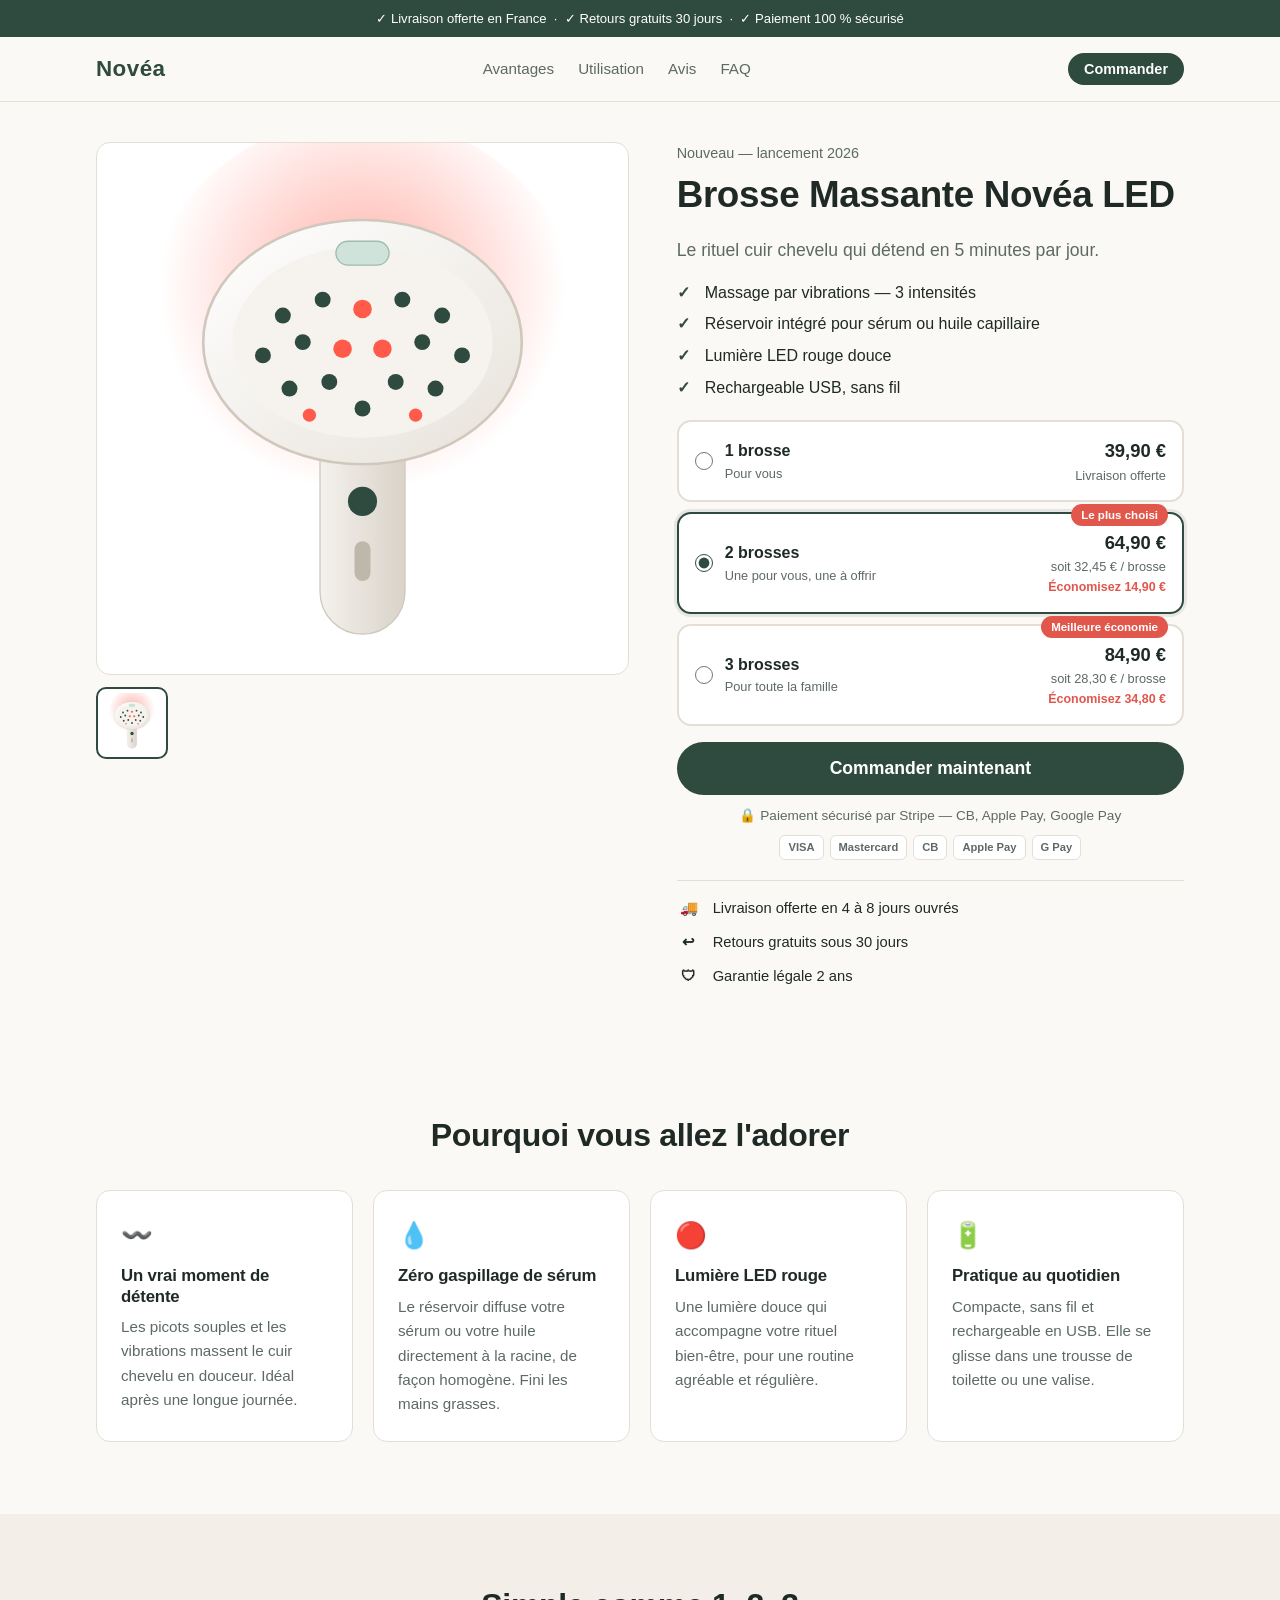
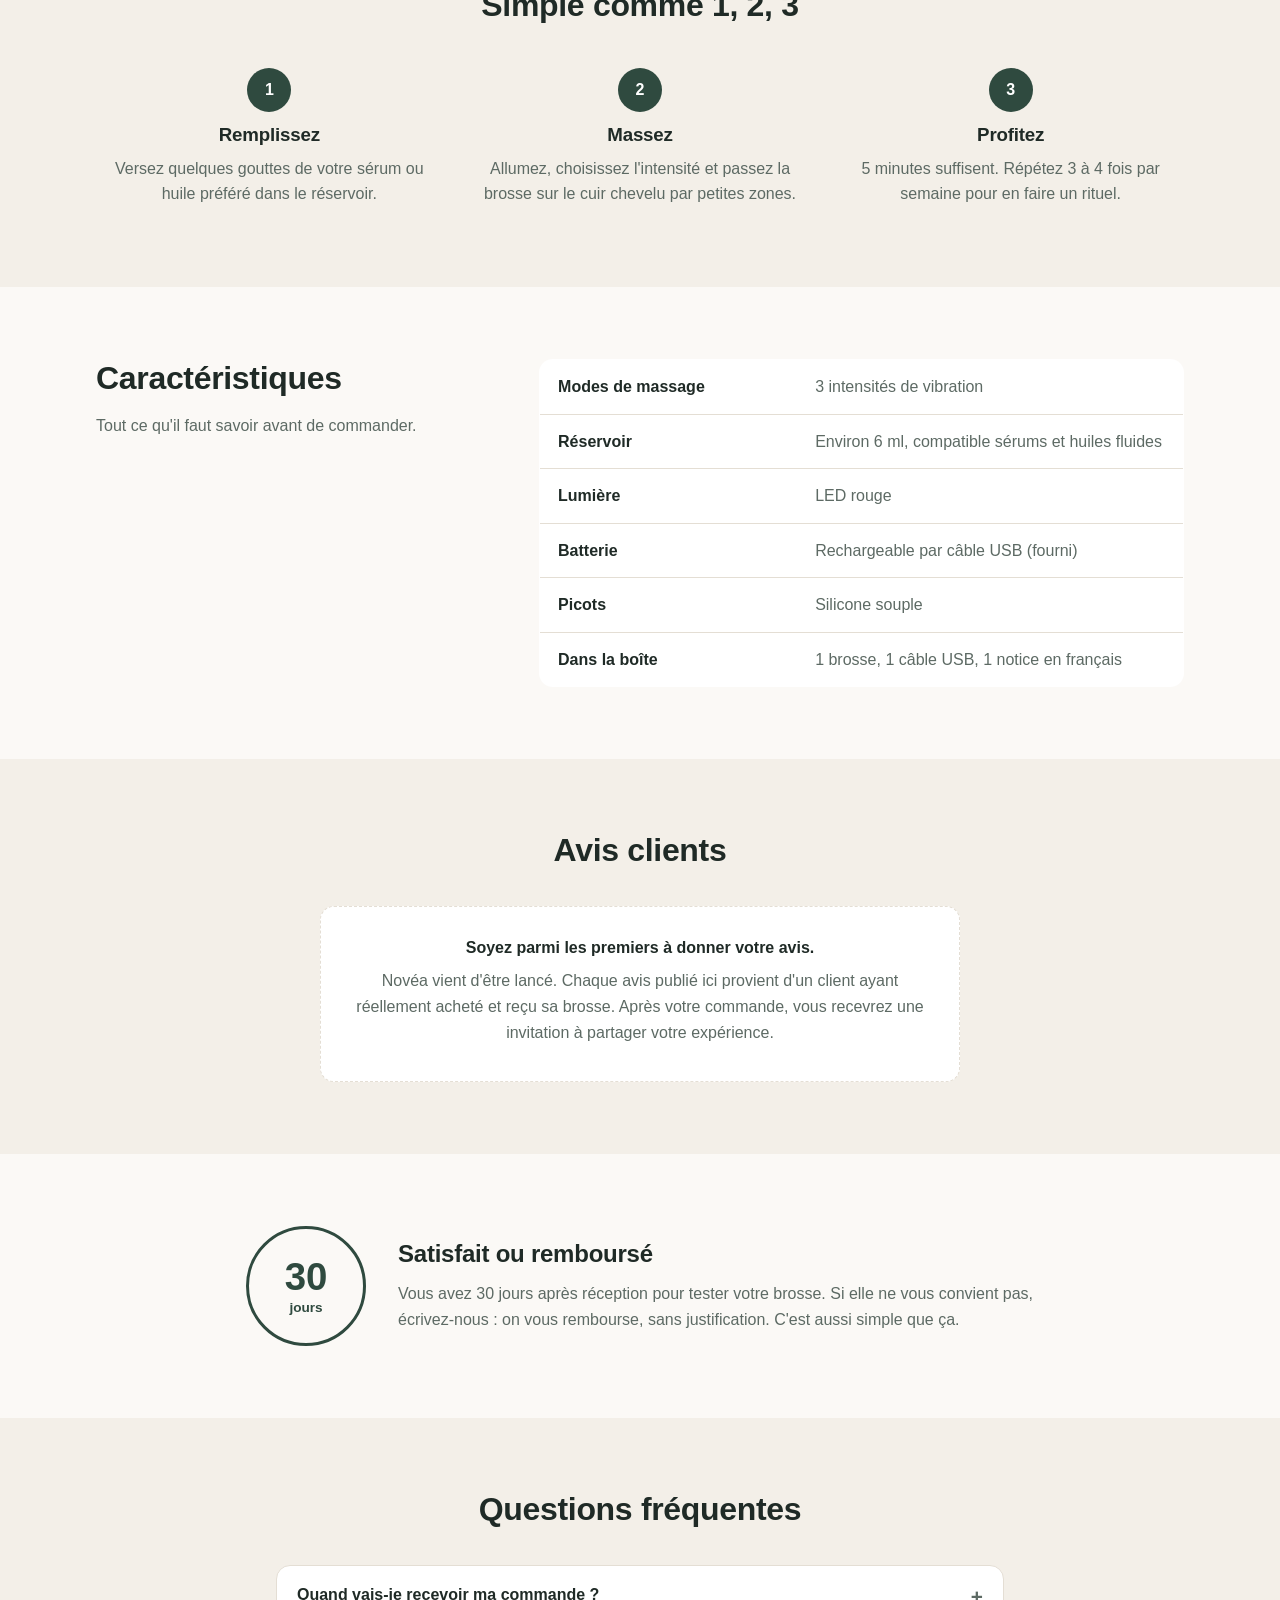
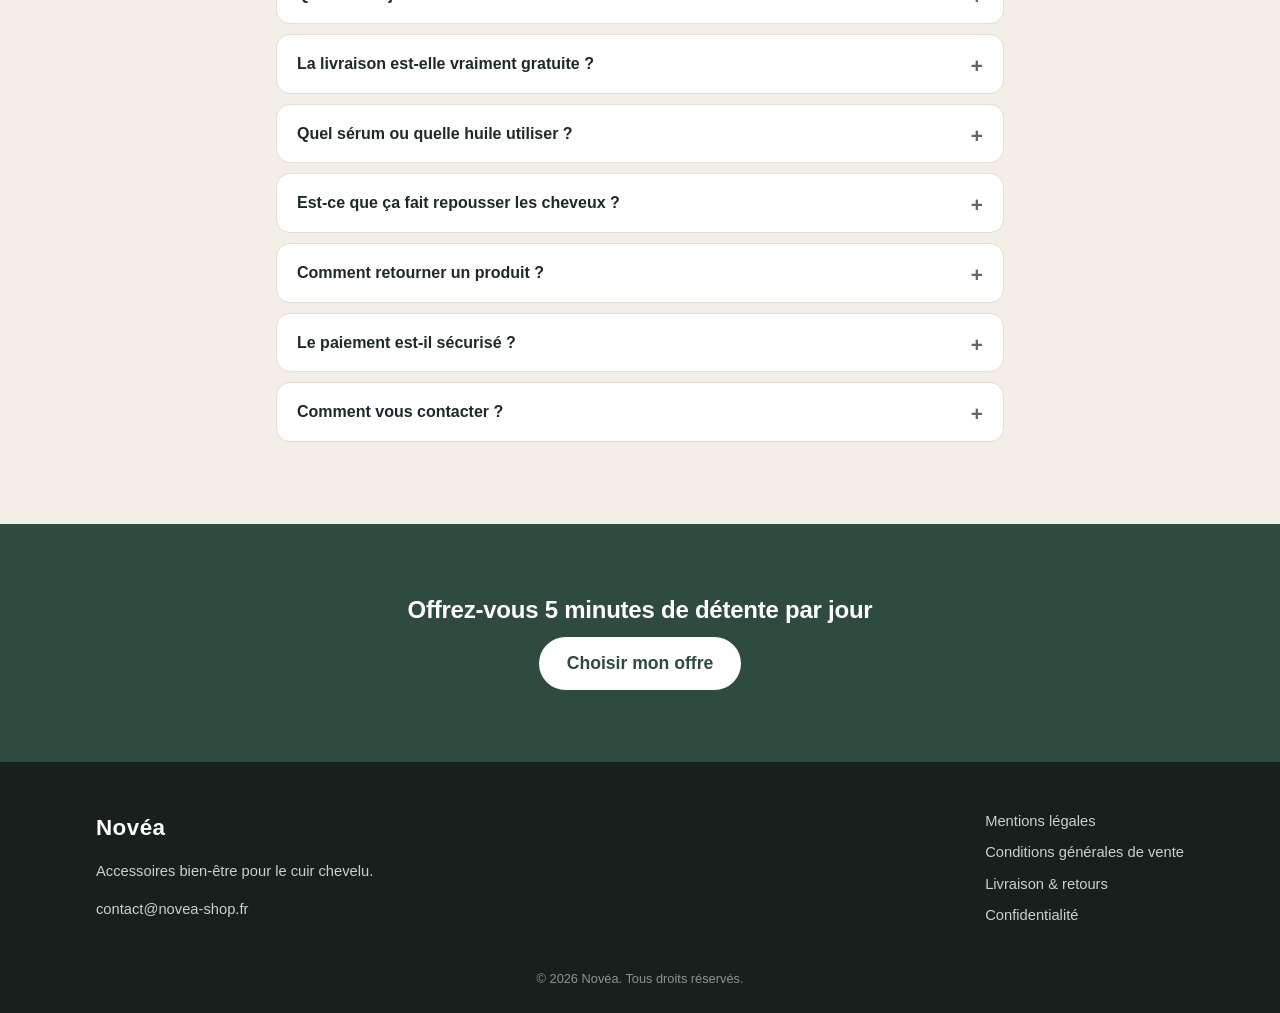
==== dropshipping-site/site/index.html @ 837dc144 "Add Novéa dropshipping store: one-product site, Stripe checkout, legal pages and launch docs Static " ====
<!doctype html>
<html lang="fr">
<head>
  <meta charset="utf-8">
  <meta name="viewport" content="width=device-width, initial-scale=1">
  <title>Novéa — Brosse massante cuir chevelu LED avec réservoir à sérum</title>
  <meta name="description" content="La brosse massante Novéa : massage du cuir chevelu, applicateur de sérum intégré et lumière LED. Livraison offerte, retours 30 jours, paiement sécurisé.">
  <meta property="og:title" content="Novéa — Le rituel cuir chevelu en 5 minutes">
  <meta property="og:description" content="Massage, applicateur de sérum et lumière LED dans une seule brosse. Livraison offerte.">
  <meta property="og:image" content="assets/product.svg">
  <link rel="icon" href="assets/favicon.svg" type="image/svg+xml">
  <link rel="stylesheet" href="styles.css">
</head>
<body>
  <div class="announce">✓ Livraison offerte en France &nbsp;·&nbsp; ✓ Retours gratuits 30 jours &nbsp;·&nbsp; ✓ Paiement 100 % sécurisé</div>

  <header class="header">
    <div class="container header__inner">
      <a href="#" class="logo">Novéa</a>
      <nav class="nav">
        <a href="#avantages">Avantages</a>
        <a href="#utilisation">Utilisation</a>
        <a href="#avis">Avis</a>
        <a href="#faq">FAQ</a>
      </nav>
      <a href="#acheter" class="btn btn--small">Commander</a>
    </div>
  </header>

  <main>
    <!-- HERO / FICHE PRODUIT -->
    <section class="hero" id="acheter">
      <div class="container hero__grid">
        <div class="gallery">
          <div class="gallery__main">
            <!-- Remplace par tes vraies photos produit (assets/photo-1.jpg, etc.) -->
            <img id="mainImg" src="assets/product.svg" alt="Brosse massante Novéa LED" width="560" height="560">
          </div>
          <div class="gallery__thumbs" id="thumbs">
            <button class="thumb is-active" data-src="assets/product.svg" aria-label="Photo 1"><img src="assets/product.svg" alt=""></button>
            <!-- Ajoute ici d'autres photos :
            <button class="thumb" data-src="assets/photo-2.jpg" aria-label="Photo 2"><img src="assets/photo-2.jpg" alt=""></button>
            -->
          </div>
        </div>

        <div class="buybox">
          <div class="rating-line" id="ratingLine"></div>
          <h1 data-store="productName">Brosse Massante Novéa LED</h1>
          <p class="lead" data-store="tagline"></p>

          <ul class="checks">
            <li>Massage par vibrations — 3 intensités</li>
            <li>Réservoir intégré pour sérum ou huile capillaire</li>
            <li>Lumière LED rouge douce</li>
            <li>Rechargeable USB, sans fil</li>
          </ul>

          <form id="offerForm" class="offers" aria-label="Choisissez votre offre"></form>

          <button id="buyBtn" class="btn btn--block btn--big">Commander maintenant</button>
          <p class="secure">🔒 Paiement sécurisé par Stripe — CB, Apple Pay, Google Pay</p>

          <div class="payments" aria-hidden="true">
            <span>VISA</span><span>Mastercard</span><span>CB</span><span>Apple Pay</span><span>G Pay</span>
          </div>

          <div class="trust">
            <div><strong>🚚</strong><span data-store="delivery"></span></div>
            <div><strong>↩︎</strong><span>Retours gratuits sous 30 jours</span></div>
            <div><strong>🛡</strong><span>Garantie légale 2 ans</span></div>
          </div>
        </div>
      </div>
    </section>

    <!-- AVANTAGES -->
    <section class="section" id="avantages">
      <div class="container">
        <h2 class="section__title">Pourquoi vous allez l'adorer</h2>
        <div class="cards">
          <article class="card">
            <div class="card__icon">〰️</div>
            <h3>Un vrai moment de détente</h3>
            <p>Les picots souples et les vibrations massent le cuir chevelu en douceur. Idéal après une longue journée.</p>
          </article>
          <article class="card">
            <div class="card__icon">💧</div>
            <h3>Zéro gaspillage de sérum</h3>
            <p>Le réservoir diffuse votre sérum ou votre huile directement à la racine, de façon homogène. Fini les mains grasses.</p>
          </article>
          <article class="card">
            <div class="card__icon">🔴</div>
            <h3>Lumière LED rouge</h3>
            <p>Une lumière douce qui accompagne votre rituel bien-être, pour une routine agréable et régulière.</p>
          </article>
          <article class="card">
            <div class="card__icon">🔋</div>
            <h3>Pratique au quotidien</h3>
            <p>Compacte, sans fil et rechargeable en USB. Elle se glisse dans une trousse de toilette ou une valise.</p>
          </article>
        </div>
      </div>
    </section>

    <!-- UTILISATION -->
    <section class="section section--alt" id="utilisation">
      <div class="container">
        <h2 class="section__title">Simple comme 1, 2, 3</h2>
        <ol class="steps">
          <li><span>1</span><h3>Remplissez</h3><p>Versez quelques gouttes de votre sérum ou huile préféré dans le réservoir.</p></li>
          <li><span>2</span><h3>Massez</h3><p>Allumez, choisissez l'intensité et passez la brosse sur le cuir chevelu par petites zones.</p></li>
          <li><span>3</span><h3>Profitez</h3><p>5 minutes suffisent. Répétez 3 à 4 fois par semaine pour en faire un rituel.</p></li>
        </ol>
      </div>
    </section>

    <!-- CARACTÉRISTIQUES -->
    <section class="section">
      <div class="container specs">
        <div>
          <h2 class="section__title section__title--left">Caractéristiques</h2>
          <p class="muted">Tout ce qu'il faut savoir avant de commander.</p>
        </div>
        <table>
          <tr><th>Modes de massage</th><td>3 intensités de vibration</td></tr>
          <tr><th>Réservoir</th><td>Environ 6 ml, compatible sérums et huiles fluides</td></tr>
          <tr><th>Lumière</th><td>LED rouge</td></tr>
          <tr><th>Batterie</th><td>Rechargeable par câble USB (fourni)</td></tr>
          <tr><th>Picots</th><td>Silicone souple</td></tr>
          <tr><th>Dans la boîte</th><td>1 brosse, 1 câble USB, 1 notice en français</td></tr>
        </table>
      </div>
    </section>

    <!-- AVIS -->
    <section class="section section--alt" id="avis">
      <div class="container">
        <h2 class="section__title">Avis clients</h2>
        <div id="reviews"></div>
      </div>
    </section>

    <!-- GARANTIE -->
    <section class="section">
      <div class="container guarantee">
        <div class="guarantee__seal">30<small>jours</small></div>
        <div>
          <h2>Satisfait ou remboursé</h2>
          <p>Vous avez 30 jours après réception pour tester votre brosse. Si elle ne vous convient pas, écrivez-nous : on vous rembourse, sans justification. C'est aussi simple que ça.</p>
        </div>
      </div>
    </section>

    <!-- FAQ -->
    <section class="section section--alt" id="faq">
      <div class="container container--narrow">
        <h2 class="section__title">Questions fréquentes</h2>
        <details><summary>Quand vais-je recevoir ma commande ?</summary><p>Votre commande est préparée sous 24 à 48 h. <span data-store="delivery"></span>. Vous recevez un numéro de suivi par e-mail dès l'expédition.</p></details>
        <details><summary>La livraison est-elle vraiment gratuite ?</summary><p>Oui, la livraison est offerte pour toute commande en France métropolitaine, sans minimum d'achat.</p></details>
        <details><summary>Quel sérum ou quelle huile utiliser ?</summary><p>Tous les sérums et huiles capillaires fluides conviennent (ricin dilué, romarin, argan, sérums du commerce…). Les produits très épais peuvent être dilués.</p></details>
        <details><summary>Est-ce que ça fait repousser les cheveux ?</summary><p>Non, nous ne faisons pas cette promesse. La brosse Novéa est un accessoire de massage et de bien-être qui facilite l'application de vos soins. Pour une chute de cheveux, consultez un dermatologue.</p></details>
        <details><summary>Comment retourner un produit ?</summary><p>Écrivez-nous à <a data-store-email href="#"></a> dans les 30 jours suivant la réception. Nous vous indiquons la marche à suivre et vous remboursons dès réception du retour.</p></details>
        <details><summary>Le paiement est-il sécurisé ?</summary><p>Oui. Le paiement est géré par Stripe, utilisé par des millions d'entreprises. Nous n'avons jamais accès à vos données bancaires.</p></details>
        <details><summary>Comment vous contacter ?</summary><p>Par e-mail à <a data-store-email href="#"></a>. Nous répondons sous 24 h ouvrées.</p></details>
      </div>
    </section>

    <!-- CTA FINAL -->
    <section class="section final-cta">
      <div class="container">
        <h2>Offrez-vous 5 minutes de détente par jour</h2>
        <a href="#acheter" class="btn btn--big">Choisir mon offre</a>
      </div>
    </section>
  </main>

  <footer class="footer">
    <div class="container footer__grid">
      <div>
        <div class="logo logo--light">Novéa</div>
        <p>Accessoires bien-être pour le cuir chevelu.</p>
        <p><a data-store-email href="#"></a></p>
      </div>
      <nav>
        <a href="mentions-legales.html">Mentions légales</a>
        <a href="cgv.html">Conditions générales de vente</a>
        <a href="retours.html">Livraison &amp; retours</a>
        <a href="confidentialite.html">Confidentialité</a>
      </nav>
    </div>
    <p class="footer__copy">© <span id="year"></span> Novéa. Tous droits réservés.</p>
  </footer>

  <!-- Barre d'achat collante (mobile) -->
  <div class="sticky-buy" id="stickyBuy">
    <div><strong id="stickyPrice"></strong><small>Livraison offerte</small></div>
    <button class="btn" id="stickyBtn">Commander</button>
  </div>

  <script src="config.js"></script>
  <script src="app.js"></script>
</body>
</html>
---- dropshipping-site/site/styles.css ----
:root {
  --bg: #fbf9f6;
  --surface: #ffffff;
  --alt: #f3efe8;
  --ink: #1f2a26;
  --muted: #5d6a64;
  --line: #e4ded4;
  --brand: #2f4a3f;
  --brand-ink: #ffffff;
  --accent: #e2574c;
  --radius: 14px;
  --shadow: 0 10px 30px rgba(31, 42, 38, .08);
  --font: -apple-system, BlinkMacSystemFont, "Segoe UI", Roboto, "Helvetica Neue", Arial, sans-serif;
}

* { box-sizing: border-box; }
html { scroll-behavior: smooth; }
body {
  margin: 0;
  font-family: var(--font);
  color: var(--ink);
  background: var(--bg);
  line-height: 1.6;
  -webkit-font-smoothing: antialiased;
}
img { max-width: 100%; display: block; }
a { color: inherit; }
h1, h2, h3 { line-height: 1.2; margin: 0 0 .5em; letter-spacing: -.01em; }

.container { width: 100%; max-width: 1120px; margin: 0 auto; padding: 0 16px; }
.container--narrow { max-width: 760px; }
.muted { color: var(--muted); }

/* Bandeau */
.announce {
  background: var(--brand); color: var(--brand-ink);
  font-size: .82rem; text-align: center; padding: 8px 16px;
}

/* Header */
.header {
  position: sticky; top: 0; z-index: 20;
  background: rgba(251, 249, 246, .92);
  backdrop-filter: blur(8px);
  border-bottom: 1px solid var(--line);
}
.header__inner { display: flex; align-items: center; justify-content: space-between; height: 64px; gap: 16px; }
.logo { font-weight: 700; font-size: 1.4rem; text-decoration: none; letter-spacing: .02em; color: var(--brand); }
.logo--light { color: #fff; }
.nav { display: flex; gap: 24px; font-size: .95rem; }
.nav a { text-decoration: none; color: var(--muted); }
.nav a:hover { color: var(--ink); }

/* Boutons */
.btn {
  display: inline-flex; align-items: center; justify-content: center;
  background: var(--brand); color: var(--brand-ink);
  border: 0; border-radius: 999px; padding: 12px 22px;
  font: 600 1rem var(--font); text-decoration: none; cursor: pointer;
  transition: transform .15s ease, box-shadow .15s ease;
}
.btn:hover { transform: translateY(-1px); box-shadow: var(--shadow); }
.btn--small { padding: 8px 16px; font-size: .9rem; }
.btn--big { padding: 16px 28px; font-size: 1.1rem; }
.btn--block { width: 100%; }

/* Hero */
.hero { padding: 40px 0 56px; }
.hero__grid { display: grid; grid-template-columns: 1.05fr 1fr; gap: 48px; align-items: start; }
.gallery__main {
  background: var(--surface); border: 1px solid var(--line);
  border-radius: var(--radius); aspect-ratio: 1; overflow: hidden;
  display: grid; place-items: center;
}
.gallery__main img { width: 100%; height: 100%; object-fit: contain; }
.gallery__thumbs { display: flex; gap: 10px; margin-top: 12px; }
.thumb {
  width: 72px; height: 72px; padding: 4px; border-radius: 10px; cursor: pointer;
  background: var(--surface); border: 2px solid var(--line);
}
.thumb.is-active { border-color: var(--brand); }

.buybox h1 { font-size: clamp(1.7rem, 3vw, 2.3rem); }
.lead { font-size: 1.1rem; color: var(--muted); margin: 0 0 16px; }
.rating-line { font-size: .9rem; color: var(--muted); margin-bottom: 8px; }
.stars { color: #e3a008; letter-spacing: 2px; }

.checks { list-style: none; padding: 0; margin: 0 0 20px; }
.checks li { padding-left: 28px; position: relative; margin-bottom: 6px; }
.checks li::before {
  content: "✓"; position: absolute; left: 0; top: 0;
  color: var(--brand); font-weight: 700;
}

/* Offres */
.offers { display: grid; gap: 10px; margin-bottom: 16px; }
.offer {
  position: relative; display: flex; align-items: center; gap: 12px;
  background: var(--surface); border: 2px solid var(--line); border-radius: var(--radius);
  padding: 14px 16px; cursor: pointer; transition: border-color .15s ease;
}
.offer.is-selected { border-color: var(--brand); box-shadow: 0 0 0 3px rgba(47, 74, 63, .1); }
.offer input { accent-color: var(--brand); width: 18px; height: 18px; margin: 0; }
.offer__main { flex: 1; display: flex; flex-direction: column; }
.offer__main small, .offer__price small { color: var(--muted); font-size: .8rem; }
.offer__price { text-align: right; display: flex; flex-direction: column; }
.offer__price strong { font-size: 1.15rem; }
.offer__price em { font-style: normal; font-size: .78rem; color: var(--accent); font-weight: 600; }
.offer__badge {
  position: absolute; top: -10px; right: 14px;
  background: var(--accent); color: #fff; font-size: .72rem; font-weight: 700;
  padding: 2px 10px; border-radius: 999px;
}

.secure { text-align: center; font-size: .85rem; color: var(--muted); margin: 10px 0 8px; }
.payments { display: flex; flex-wrap: wrap; justify-content: center; gap: 6px; margin-bottom: 20px; }
.payments span {
  font-size: .7rem; font-weight: 700; color: var(--muted);
  border: 1px solid var(--line); border-radius: 6px; padding: 3px 8px; background: var(--surface);
}
.trust { display: grid; gap: 10px; border-top: 1px solid var(--line); padding-top: 16px; }
.trust div { display: flex; gap: 12px; align-items: center; font-size: .92rem; }
.trust strong { width: 24px; text-align: center; }

/* Sections */
.section { padding: 72px 0; }
.section--alt { background: var(--alt); }
.section__title { text-align: center; font-size: clamp(1.5rem, 3vw, 2rem); margin-bottom: 36px; }
.section__title--left { text-align: left; margin-bottom: 8px; }

.cards { display: grid; grid-template-columns: repeat(4, 1fr); gap: 20px; }
.card {
  background: var(--surface); border: 1px solid var(--line);
  border-radius: var(--radius); padding: 24px;
}
.card__icon { font-size: 1.6rem; margin-bottom: 10px; }
.card h3 { font-size: 1.05rem; }
.card p { color: var(--muted); margin: 0; font-size: .95rem; }

.steps { list-style: none; padding: 0; margin: 0; display: grid; grid-template-columns: repeat(3, 1fr); gap: 24px; }
.steps li { text-align: center; padding: 8px; }
.steps span {
  display: inline-grid; place-items: center; width: 44px; height: 44px; border-radius: 50%;
  background: var(--brand); color: #fff; font-weight: 700; margin-bottom: 12px;
}
.steps p { color: var(--muted); margin: 0; }

.specs { display: grid; grid-template-columns: 1fr 1.6fr; gap: 40px; align-items: start; }
.specs table { width: 100%; border-collapse: collapse; background: var(--surface); border-radius: var(--radius); overflow: hidden; border: 1px solid var(--line); }
.specs th, .specs td { text-align: left; padding: 14px 18px; border-bottom: 1px solid var(--line); vertical-align: top; }
.specs tr:last-child th, .specs tr:last-child td { border-bottom: 0; }
.specs th { width: 40%; font-weight: 600; }
.specs td { color: var(--muted); }

/* Avis */
.reviews-empty {
  max-width: 640px; margin: 0 auto; text-align: center;
  background: var(--surface); border: 1px dashed var(--line); border-radius: var(--radius); padding: 28px;
}
.reviews-empty p { margin: 0 0 8px; color: var(--muted); }
.reviews-empty strong { color: var(--ink); }
.reviews-summary { text-align: center; margin: -16px 0 28px; }
.reviews-grid { display: grid; grid-template-columns: repeat(3, 1fr); gap: 20px; }
.review { background: var(--surface); border: 1px solid var(--line); border-radius: var(--radius); padding: 22px; }
.review p { margin: 8px 0 14px; }
.review footer { font-size: .88rem; color: var(--muted); }
.verified { color: var(--brand); font-weight: 600; }

/* Garantie */
.guarantee { display: flex; gap: 32px; align-items: center; max-width: 820px; }
.guarantee__seal {
  flex: none; width: 120px; height: 120px; border-radius: 50%;
  border: 3px solid var(--brand); color: var(--brand);
  display: flex; flex-direction: column; align-items: center; justify-content: center;
  font-size: 2.4rem; font-weight: 800; line-height: 1;
}
.guarantee__seal small { font-size: .85rem; font-weight: 600; margin-top: 4px; }
.guarantee p { color: var(--muted); margin: 0; }

/* FAQ */
details {
  background: var(--surface); border: 1px solid var(--line); border-radius: var(--radius);
  padding: 0 20px; margin-bottom: 10px;
}
summary { cursor: pointer; padding: 16px 0; font-weight: 600; list-style: none; position: relative; padding-right: 28px; }
summary::-webkit-details-marker { display: none; }
summary::after { content: "+"; position: absolute; right: 0; top: 14px; font-size: 1.3rem; color: var(--muted); }
details[open] summary::after { content: "–"; }
details p { margin: 0 0 16px; color: var(--muted); }

.final-cta { text-align: center; background: var(--brand); color: #fff; }
.final-cta .btn { background: #fff; color: var(--brand); }

/* Footer */
.footer { background: #17201c; color: #c9d1cd; padding: 48px 0 24px; font-size: .92rem; }
.footer__grid { display: flex; justify-content: space-between; gap: 32px; flex-wrap: wrap; }
.footer nav { display: flex; flex-direction: column; gap: 8px; }
.footer a { color: #c9d1cd; text-decoration: none; }
.footer a:hover { color: #fff; }
.footer__copy { text-align: center; margin: 32px 0 0; font-size: .8rem; color: #8a958f; }

/* Barre collante mobile */
.sticky-buy {
  position: fixed; left: 0; right: 0; bottom: 0; z-index: 30;
  display: none; align-items: center; justify-content: space-between; gap: 12px;
  padding: 10px 16px; background: var(--surface); border-top: 1px solid var(--line);
  box-shadow: 0 -6px 20px rgba(0, 0, 0, .06);
  transform: translateY(100%); transition: transform .2s ease;
}
.sticky-buy div { display: flex; flex-direction: column; font-size: .9rem; }
.sticky-buy small { color: var(--muted); }
.sticky-buy.is-visible { transform: translateY(0); }

/* Pages légales */
.legal { padding: 48px 0 72px; }
.legal h1 { font-size: 2rem; }
.legal h2 { font-size: 1.2rem; margin-top: 2em; }
.legal p, .legal li { color: #3a4541; }
.legal .note {
  background: #fff6e5; border: 1px solid #f2d9a6; border-radius: 10px; padding: 12px 16px; font-size: .9rem;
}

/* Responsive */
@media (max-width: 900px) {
  .hero__grid, .specs { grid-template-columns: 1fr; gap: 28px; }
  .cards { grid-template-columns: repeat(2, 1fr); }
  .reviews-grid { grid-template-columns: 1fr; }
}
@media (max-width: 640px) {
  .nav { display: none; }
  .hero { padding-top: 20px; }
  .section { padding: 52px 0; }
  .cards, .steps { grid-template-columns: 1fr; }
  .guarantee { flex-direction: column; text-align: center; }
  .sticky-buy { display: flex; }
  body { padding-bottom: 70px; }
}
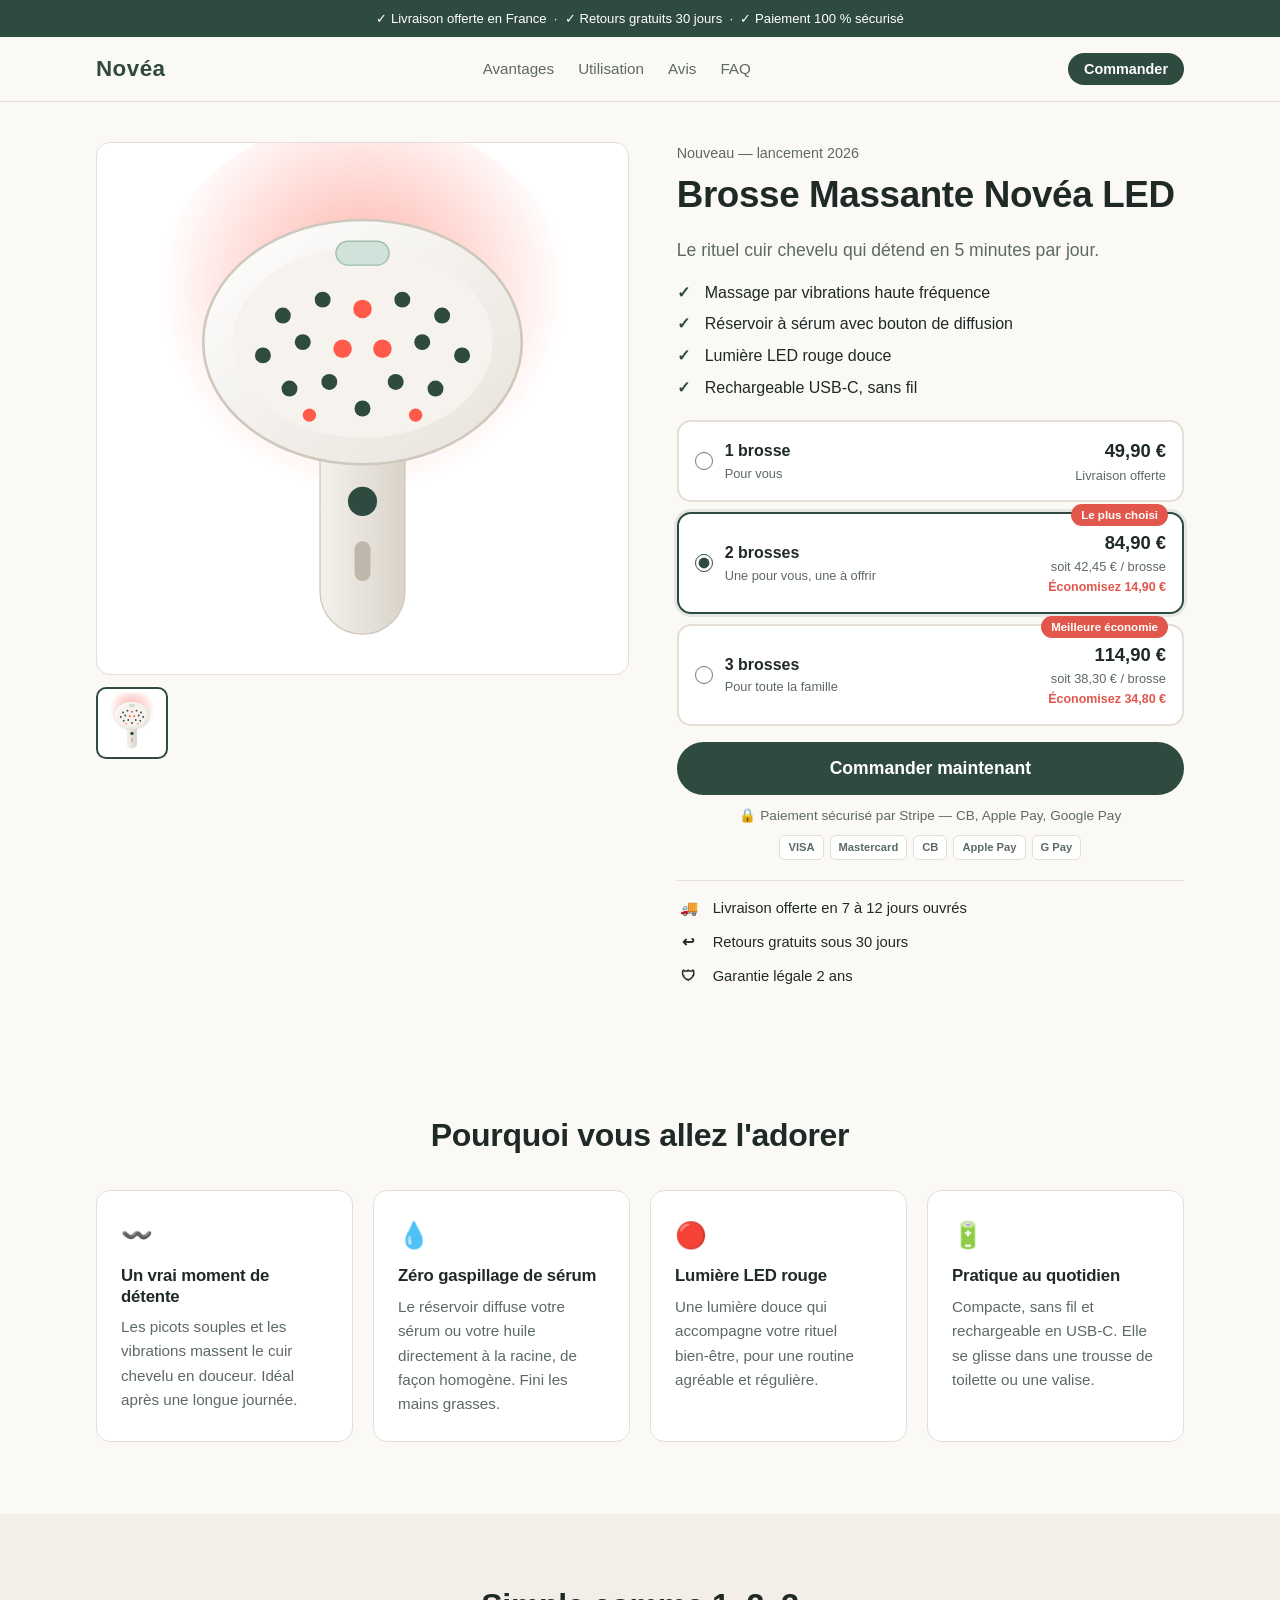
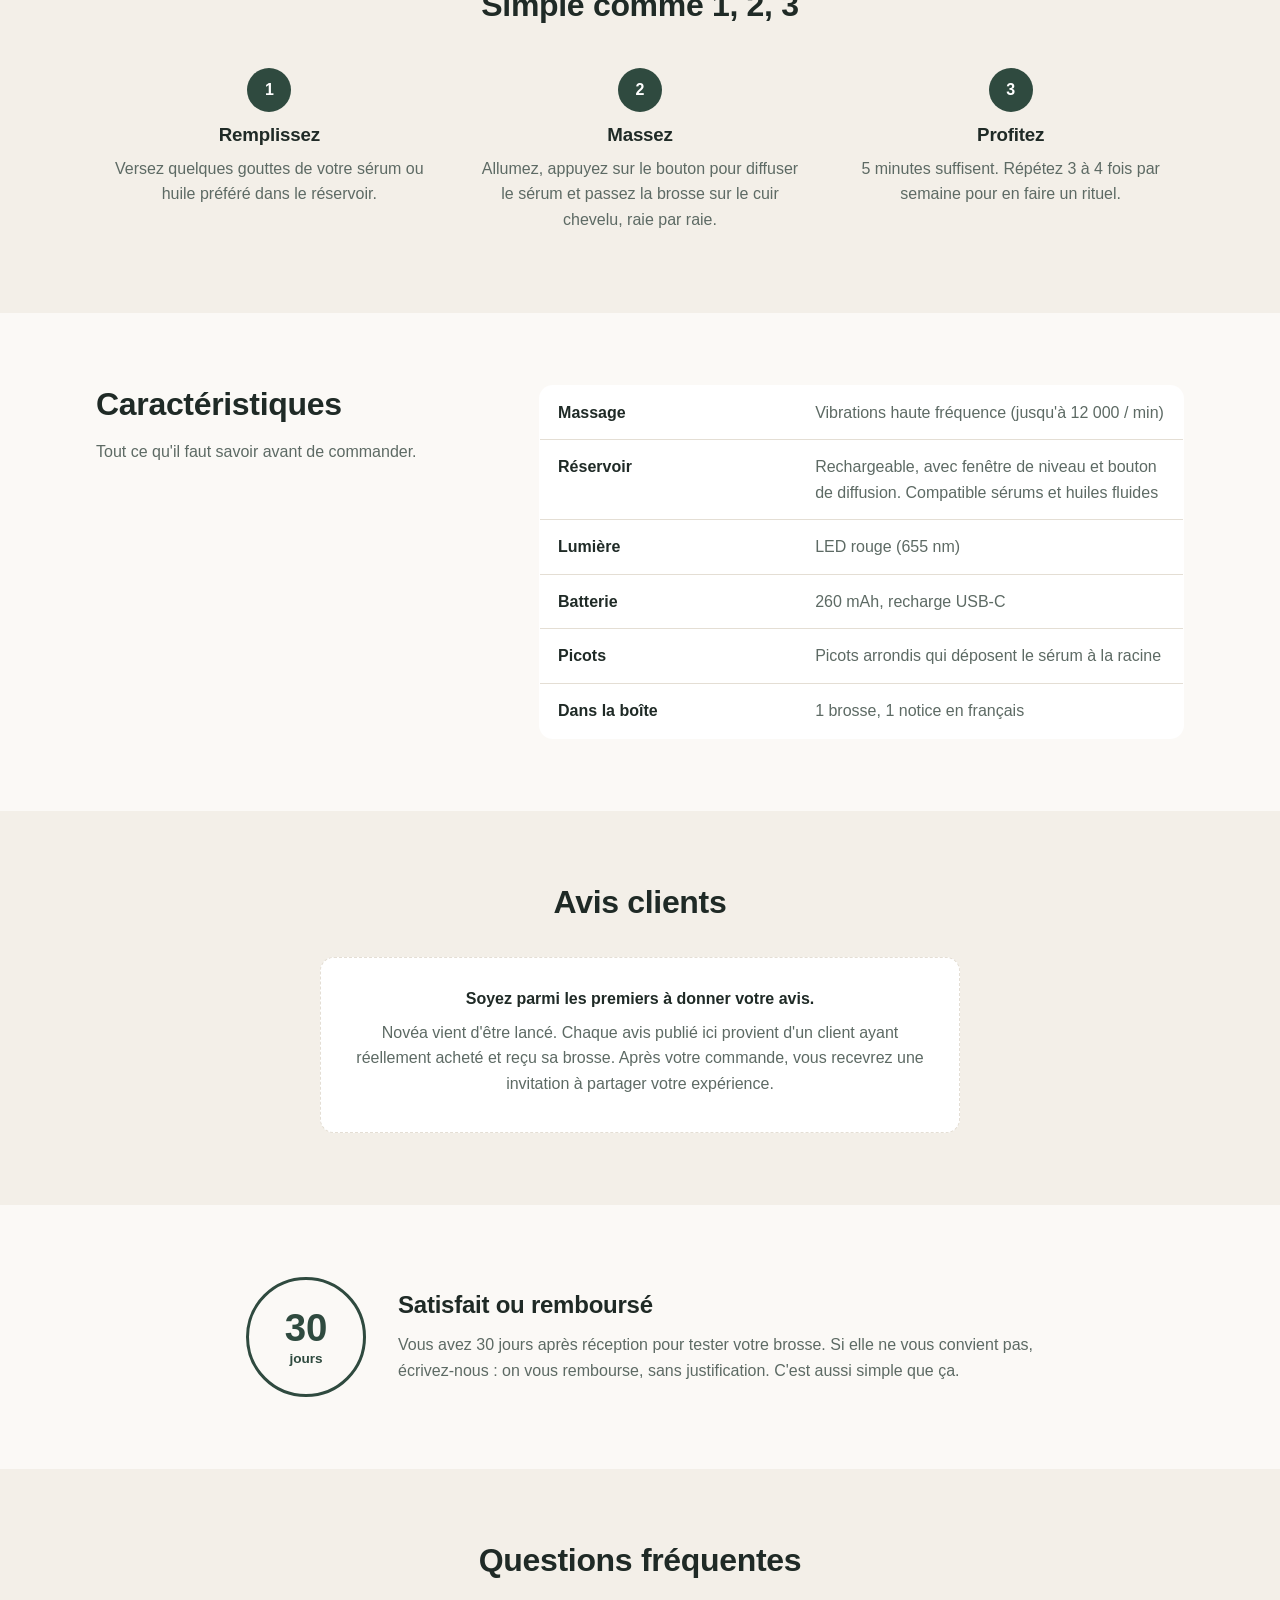
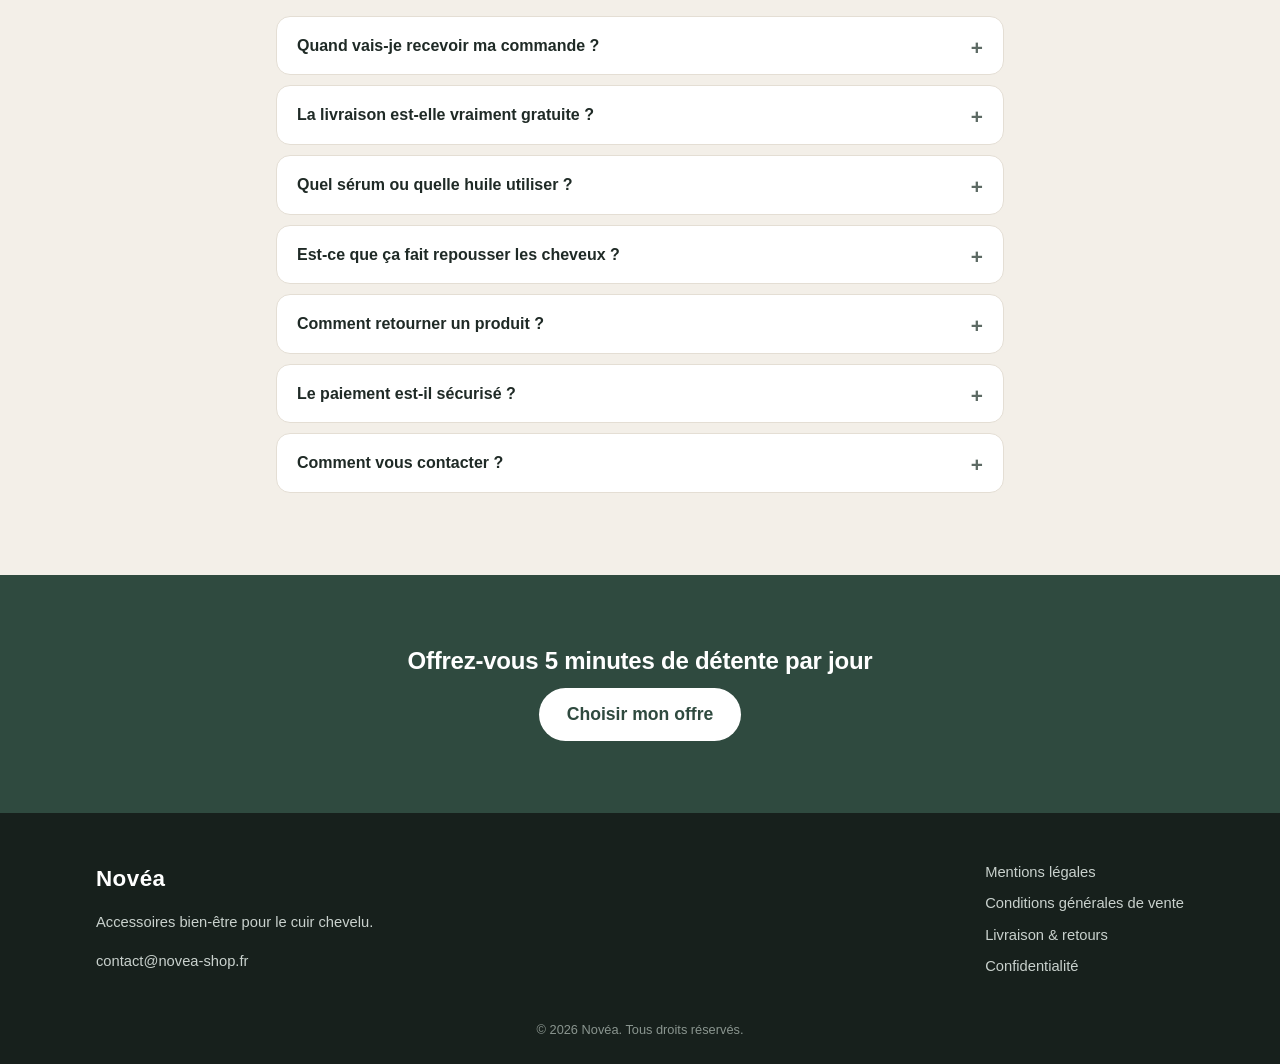
==== commit c0765f29: "Align store with the chosen CJ product and its real landed cost Specs now describe the vibrating LED" ====
--- a/dropshipping-site/site/index.html
+++ b/dropshipping-site/site/index.html
@@ -50,15 +50,16 @@
           <p class="lead" data-store="tagline"></p>
 
           <ul class="checks">
-            <li>Massage par vibrations — 3 intensités</li>
-            <li>Réservoir intégré pour sérum ou huile capillaire</li>
+            <li>Massage par vibrations haute fréquence</li>
+            <li>Réservoir à sérum avec bouton de diffusion</li>
             <li>Lumière LED rouge douce</li>
-            <li>Rechargeable USB, sans fil</li>
+            <li>Rechargeable USB-C, sans fil</li>
           </ul>
 
           <form id="offerForm" class="offers" aria-label="Choisissez votre offre"></form>
 
           <button id="buyBtn" class="btn btn--block btn--big">Commander maintenant</button>
+          <p class="buy-msg" id="buyMsg" role="status" hidden>Boutique en cours d'ouverture : le paiement sera disponible très bientôt.</p>
           <p class="secure">🔒 Paiement sécurisé par Stripe — CB, Apple Pay, Google Pay</p>
 
           <div class="payments" aria-hidden="true">
@@ -97,7 +98,7 @@
           <article class="card">
             <div class="card__icon">🔋</div>
             <h3>Pratique au quotidien</h3>
-            <p>Compacte, sans fil et rechargeable en USB. Elle se glisse dans une trousse de toilette ou une valise.</p>
+            <p>Compacte, sans fil et rechargeable en USB-C. Elle se glisse dans une trousse de toilette ou une valise.</p>
           </article>
         </div>
       </div>
@@ -109,7 +110,7 @@
         <h2 class="section__title">Simple comme 1, 2, 3</h2>
         <ol class="steps">
           <li><span>1</span><h3>Remplissez</h3><p>Versez quelques gouttes de votre sérum ou huile préféré dans le réservoir.</p></li>
-          <li><span>2</span><h3>Massez</h3><p>Allumez, choisissez l'intensité et passez la brosse sur le cuir chevelu par petites zones.</p></li>
+          <li><span>2</span><h3>Massez</h3><p>Allumez, appuyez sur le bouton pour diffuser le sérum et passez la brosse sur le cuir chevelu, raie par raie.</p></li>
           <li><span>3</span><h3>Profitez</h3><p>5 minutes suffisent. Répétez 3 à 4 fois par semaine pour en faire un rituel.</p></li>
         </ol>
       </div>
@@ -123,12 +124,12 @@
           <p class="muted">Tout ce qu'il faut savoir avant de commander.</p>
         </div>
         <table>
-          <tr><th>Modes de massage</th><td>3 intensités de vibration</td></tr>
-          <tr><th>Réservoir</th><td>Environ 6 ml, compatible sérums et huiles fluides</td></tr>
-          <tr><th>Lumière</th><td>LED rouge</td></tr>
-          <tr><th>Batterie</th><td>Rechargeable par câble USB (fourni)</td></tr>
-          <tr><th>Picots</th><td>Silicone souple</td></tr>
-          <tr><th>Dans la boîte</th><td>1 brosse, 1 câble USB, 1 notice en français</td></tr>
+          <tr><th>Massage</th><td>Vibrations haute fréquence (jusqu'à 12 000 / min)</td></tr>
+          <tr><th>Réservoir</th><td>Rechargeable, avec fenêtre de niveau et bouton de diffusion. Compatible sérums et huiles fluides</td></tr>
+          <tr><th>Lumière</th><td>LED rouge (655 nm)</td></tr>
+          <tr><th>Batterie</th><td>260 mAh, recharge USB-C</td></tr>
+          <tr><th>Picots</th><td>Picots arrondis qui déposent le sérum à la racine</td></tr>
+          <tr><th>Dans la boîte</th><td>1 brosse, 1 notice en français</td></tr>
         </table>
       </div>
     </section>
--- a/dropshipping-site/site/styles.css
+++ b/dropshipping-site/site/styles.css
@@ -112,6 +112,11 @@
   padding: 2px 10px; border-radius: 999px;
 }
 
+[hidden] { display: none !important; }
+.buy-msg {
+  margin: 10px 0 0; padding: 10px 14px; border-radius: 10px; font-size: .9rem; text-align: center;
+  background: #fff6e5; border: 1px solid #f2d9a6; color: #6b4b12;
+}
 .secure { text-align: center; font-size: .85rem; color: var(--muted); margin: 10px 0 8px; }
 .payments { display: flex; flex-wrap: wrap; justify-content: center; gap: 6px; margin-bottom: 20px; }
 .payments span {
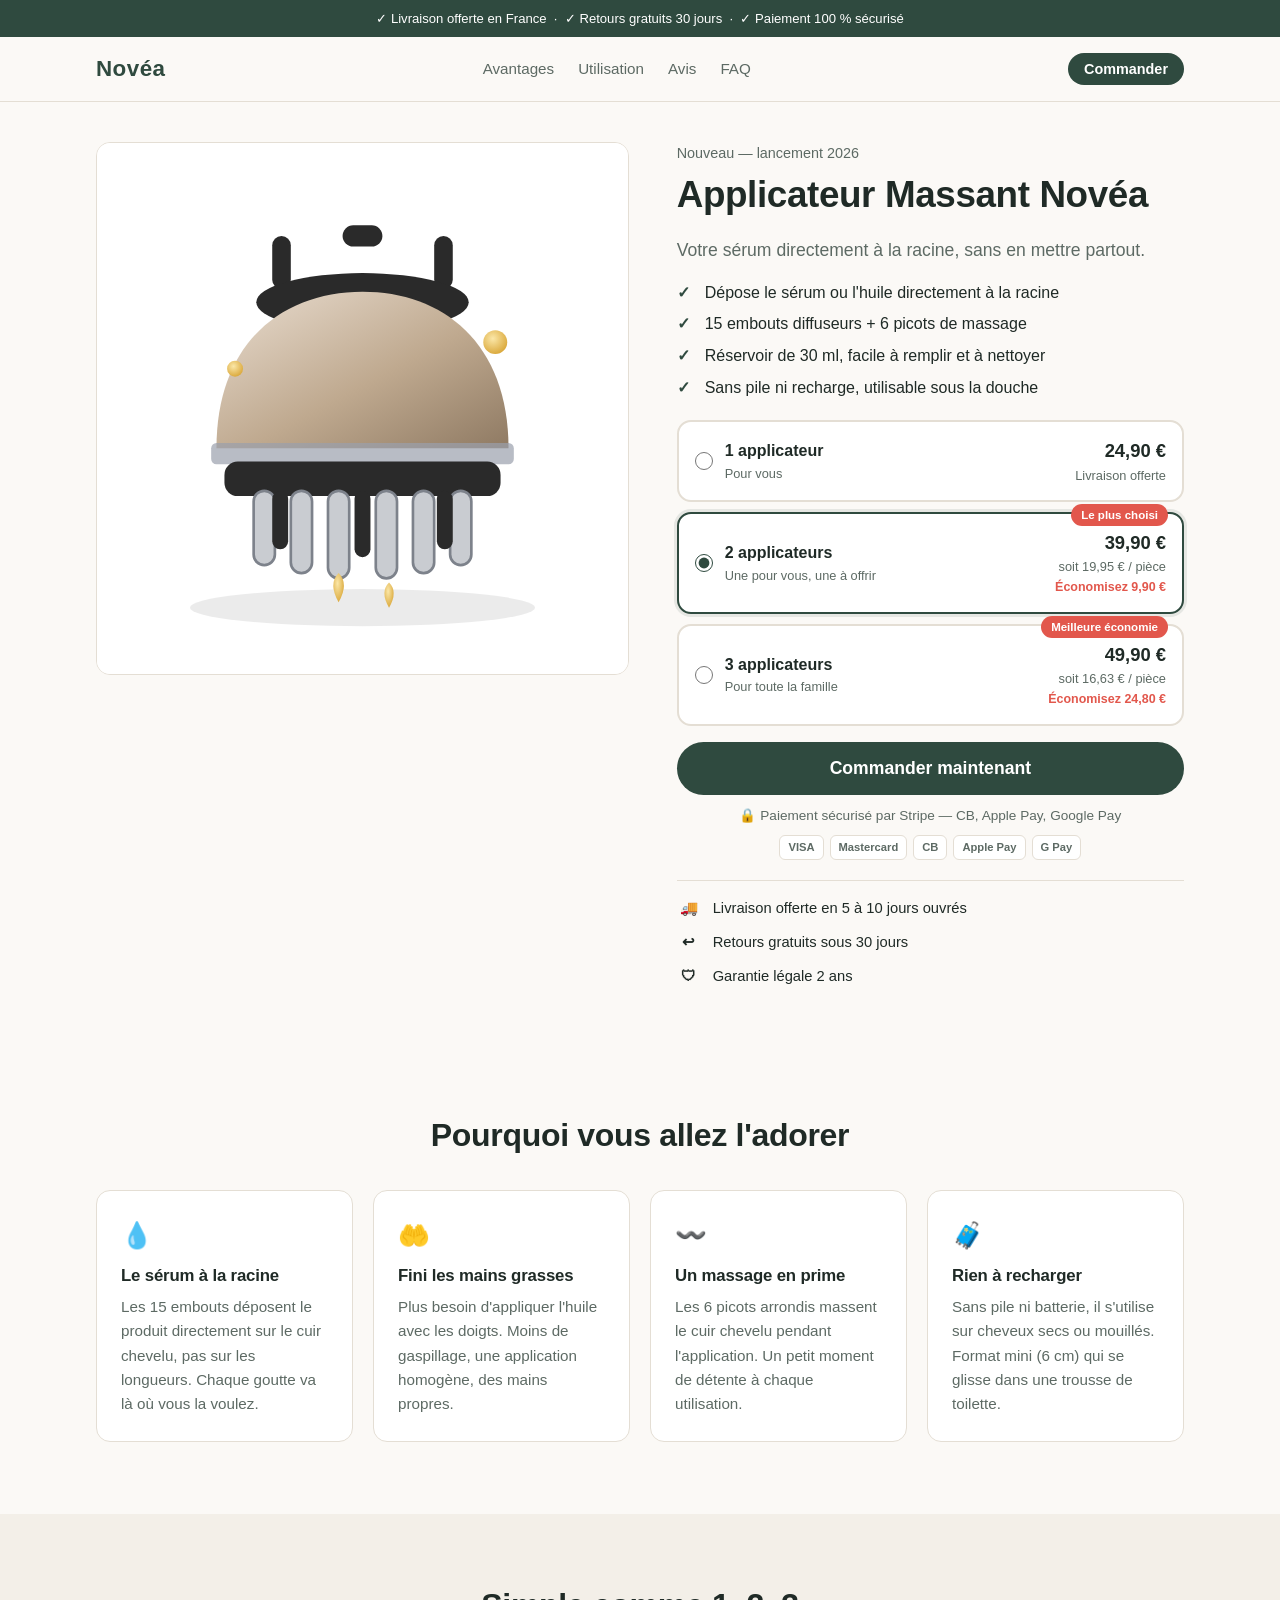
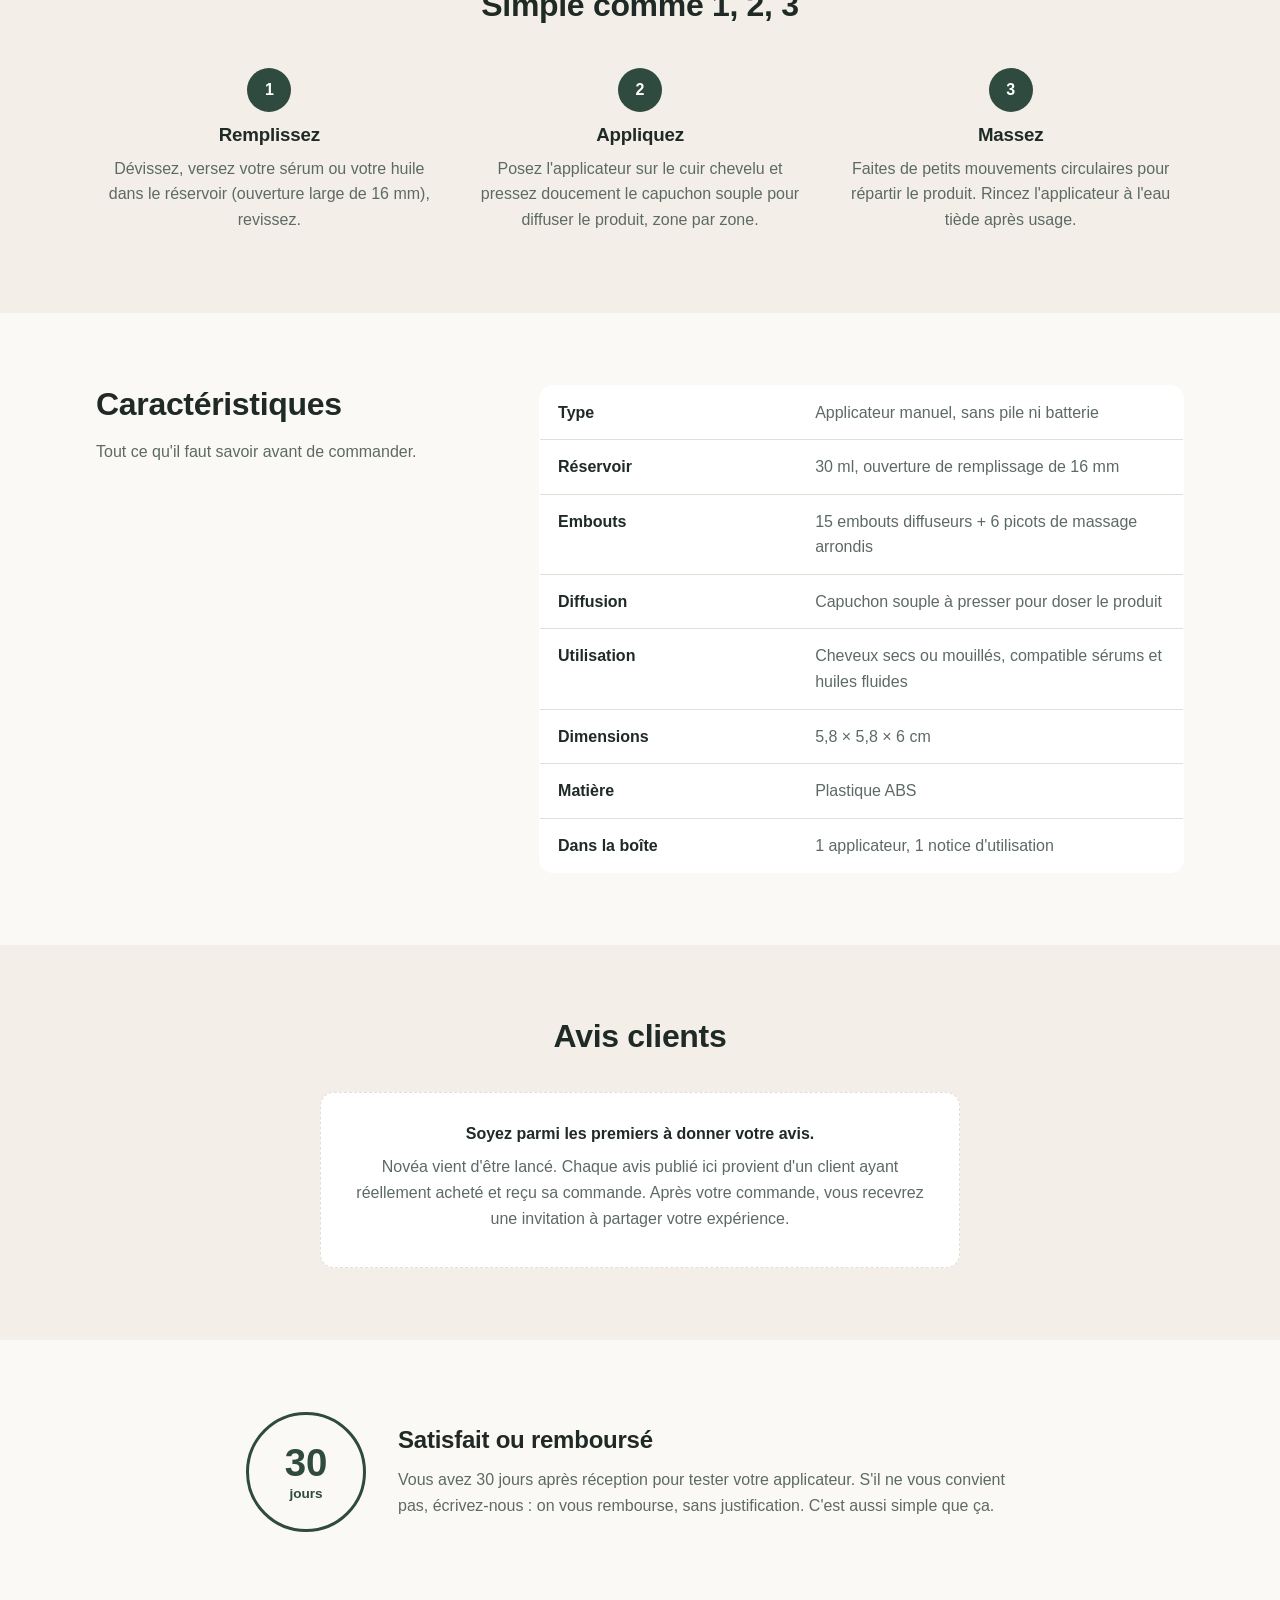
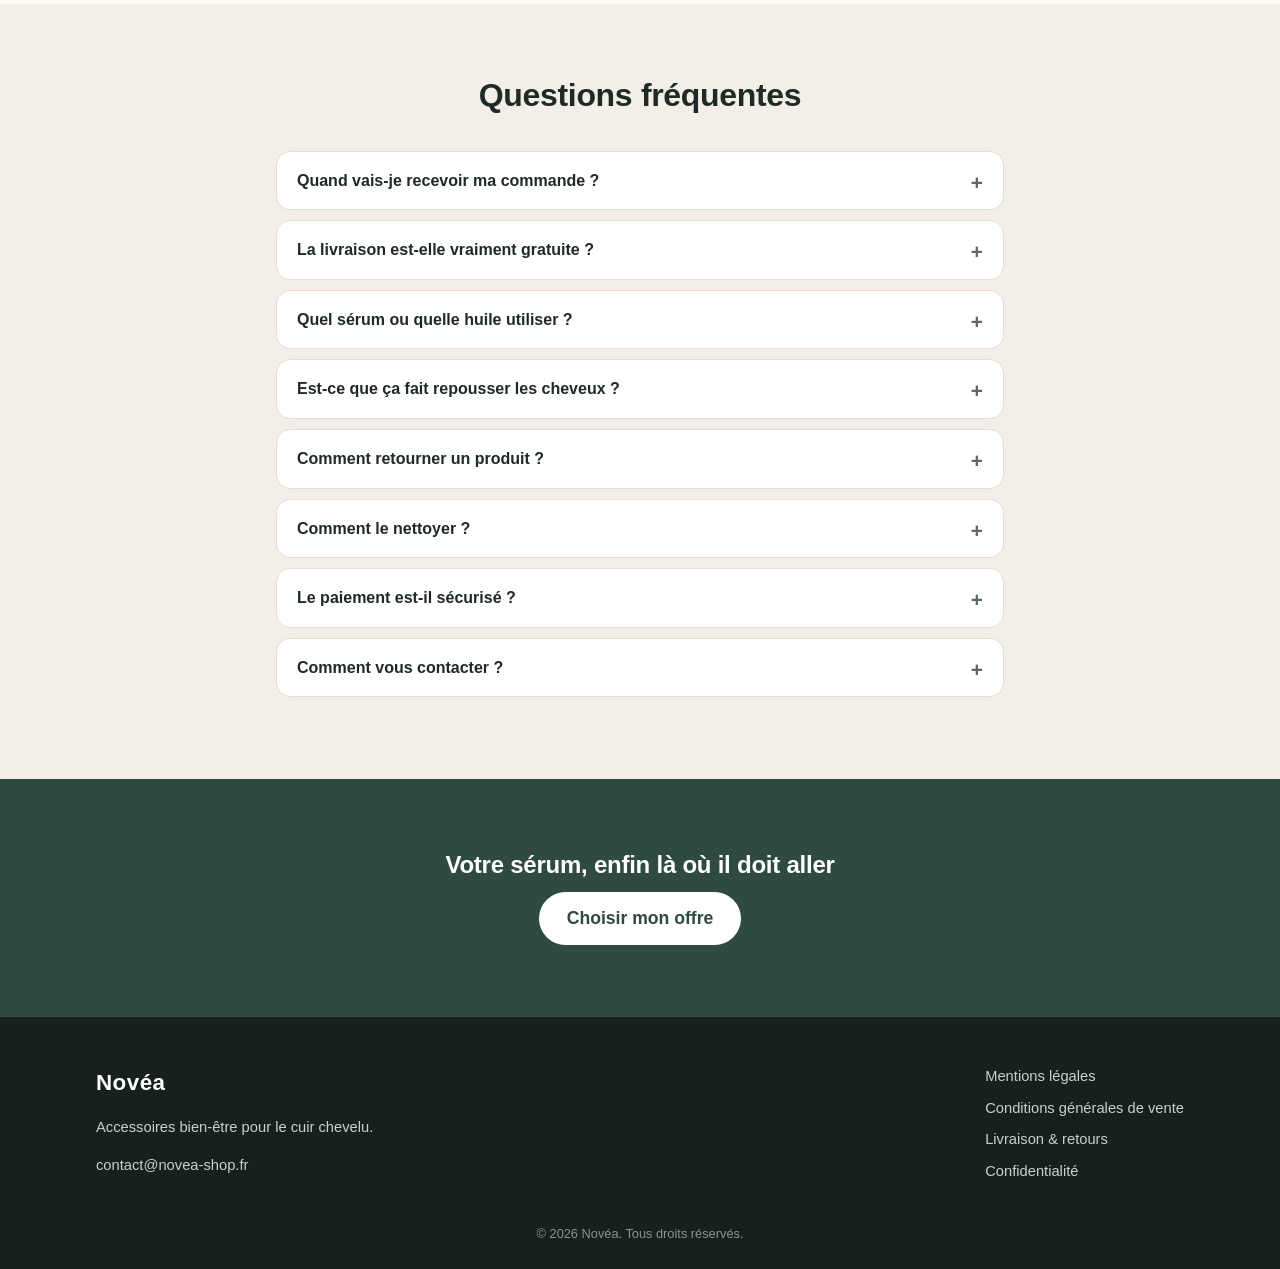
==== commit 3936a9c2: "Switch store to the manual serum applicator Launch product becomes the non-electric applicator (SKU " ====
--- a/dropshipping-site/site/index.html
+++ b/dropshipping-site/site/index.html
@@ -3,10 +3,10 @@
 <head>
   <meta charset="utf-8">
   <meta name="viewport" content="width=device-width, initial-scale=1">
-  <title>Novéa — Brosse massante cuir chevelu LED avec réservoir à sérum</title>
-  <meta name="description" content="La brosse massante Novéa : massage du cuir chevelu, applicateur de sérum intégré et lumière LED. Livraison offerte, retours 30 jours, paiement sécurisé.">
-  <meta property="og:title" content="Novéa — Le rituel cuir chevelu en 5 minutes">
-  <meta property="og:description" content="Massage, applicateur de sérum et lumière LED dans une seule brosse. Livraison offerte.">
+  <title>Novéa — Applicateur de sérum massant pour cuir chevelu</title>
+  <meta name="description" content="L'applicateur massant Novéa dépose votre sérum ou votre huile directement à la racine, sans gaspillage. Livraison offerte, retours 30 jours, paiement sécurisé.">
+  <meta property="og:title" content="Novéa — Le sérum à la racine, sans en mettre partout">
+  <meta property="og:description" content="L'applicateur massant qui dépose votre sérum à la racine. Livraison offerte.">
   <meta property="og:image" content="assets/product.svg">
   <link rel="icon" href="assets/favicon.svg" type="image/svg+xml">
   <link rel="stylesheet" href="styles.css">
@@ -32,28 +32,21 @@
     <section class="hero" id="acheter">
       <div class="container hero__grid">
         <div class="gallery">
-          <div class="gallery__main">
-            <!-- Remplace par tes vraies photos produit (assets/photo-1.jpg, etc.) -->
-            <img id="mainImg" src="assets/product.svg" alt="Brosse massante Novéa LED" width="560" height="560">
-          </div>
-          <div class="gallery__thumbs" id="thumbs">
-            <button class="thumb is-active" data-src="assets/product.svg" aria-label="Photo 1"><img src="assets/product.svg" alt=""></button>
-            <!-- Ajoute ici d'autres photos :
-            <button class="thumb" data-src="assets/photo-2.jpg" aria-label="Photo 2"><img src="assets/photo-2.jpg" alt=""></button>
-            -->
-          </div>
+          <!-- Photos et vidéo : se règlent dans config.js (photos, video) -->
+          <div class="gallery__main" id="galleryMain"></div>
+          <div class="gallery__thumbs" id="thumbs"></div>
         </div>
 
         <div class="buybox">
           <div class="rating-line" id="ratingLine"></div>
-          <h1 data-store="productName">Brosse Massante Novéa LED</h1>
+          <h1 data-store="productName">Applicateur Massant Novéa</h1>
           <p class="lead" data-store="tagline"></p>
 
           <ul class="checks">
-            <li>Massage par vibrations haute fréquence</li>
-            <li>Réservoir à sérum avec bouton de diffusion</li>
-            <li>Lumière LED rouge douce</li>
-            <li>Rechargeable USB-C, sans fil</li>
+            <li>Dépose le sérum ou l'huile directement à la racine</li>
+            <li>15 embouts diffuseurs + 6 picots de massage</li>
+            <li>Réservoir de 30 ml, facile à remplir et à nettoyer</li>
+            <li>Sans pile ni recharge, utilisable sous la douche</li>
           </ul>
 
           <form id="offerForm" class="offers" aria-label="Choisissez votre offre"></form>
@@ -81,24 +74,24 @@
         <h2 class="section__title">Pourquoi vous allez l'adorer</h2>
         <div class="cards">
           <article class="card">
+            <div class="card__icon">💧</div>
+            <h3>Le sérum à la racine</h3>
+            <p>Les 15 embouts déposent le produit directement sur le cuir chevelu, pas sur les longueurs. Chaque goutte va là où vous la voulez.</p>
+          </article>
+          <article class="card">
+            <div class="card__icon">🤲</div>
+            <h3>Fini les mains grasses</h3>
+            <p>Plus besoin d'appliquer l'huile avec les doigts. Moins de gaspillage, une application homogène, des mains propres.</p>
+          </article>
+          <article class="card">
             <div class="card__icon">〰️</div>
-            <h3>Un vrai moment de détente</h3>
-            <p>Les picots souples et les vibrations massent le cuir chevelu en douceur. Idéal après une longue journée.</p>
-          </article>
-          <article class="card">
-            <div class="card__icon">💧</div>
-            <h3>Zéro gaspillage de sérum</h3>
-            <p>Le réservoir diffuse votre sérum ou votre huile directement à la racine, de façon homogène. Fini les mains grasses.</p>
-          </article>
-          <article class="card">
-            <div class="card__icon">🔴</div>
-            <h3>Lumière LED rouge</h3>
-            <p>Une lumière douce qui accompagne votre rituel bien-être, pour une routine agréable et régulière.</p>
-          </article>
-          <article class="card">
-            <div class="card__icon">🔋</div>
-            <h3>Pratique au quotidien</h3>
-            <p>Compacte, sans fil et rechargeable en USB-C. Elle se glisse dans une trousse de toilette ou une valise.</p>
+            <h3>Un massage en prime</h3>
+            <p>Les 6 picots arrondis massent le cuir chevelu pendant l'application. Un petit moment de détente à chaque utilisation.</p>
+          </article>
+          <article class="card">
+            <div class="card__icon">🧳</div>
+            <h3>Rien à recharger</h3>
+            <p>Sans pile ni batterie, il s'utilise sur cheveux secs ou mouillés. Format mini (6 cm) qui se glisse dans une trousse de toilette.</p>
           </article>
         </div>
       </div>
@@ -109,9 +102,9 @@
       <div class="container">
         <h2 class="section__title">Simple comme 1, 2, 3</h2>
         <ol class="steps">
-          <li><span>1</span><h3>Remplissez</h3><p>Versez quelques gouttes de votre sérum ou huile préféré dans le réservoir.</p></li>
-          <li><span>2</span><h3>Massez</h3><p>Allumez, appuyez sur le bouton pour diffuser le sérum et passez la brosse sur le cuir chevelu, raie par raie.</p></li>
-          <li><span>3</span><h3>Profitez</h3><p>5 minutes suffisent. Répétez 3 à 4 fois par semaine pour en faire un rituel.</p></li>
+          <li><span>1</span><h3>Remplissez</h3><p>Dévissez, versez votre sérum ou votre huile dans le réservoir (ouverture large de 16 mm), revissez.</p></li>
+          <li><span>2</span><h3>Appliquez</h3><p>Posez l'applicateur sur le cuir chevelu et pressez doucement le capuchon souple pour diffuser le produit, zone par zone.</p></li>
+          <li><span>3</span><h3>Massez</h3><p>Faites de petits mouvements circulaires pour répartir le produit. Rincez l'applicateur à l'eau tiède après usage.</p></li>
         </ol>
       </div>
     </section>
@@ -124,12 +117,14 @@
           <p class="muted">Tout ce qu'il faut savoir avant de commander.</p>
         </div>
         <table>
-          <tr><th>Massage</th><td>Vibrations haute fréquence (jusqu'à 12 000 / min)</td></tr>
-          <tr><th>Réservoir</th><td>Rechargeable, avec fenêtre de niveau et bouton de diffusion. Compatible sérums et huiles fluides</td></tr>
-          <tr><th>Lumière</th><td>LED rouge (655 nm)</td></tr>
-          <tr><th>Batterie</th><td>260 mAh, recharge USB-C</td></tr>
-          <tr><th>Picots</th><td>Picots arrondis qui déposent le sérum à la racine</td></tr>
-          <tr><th>Dans la boîte</th><td>1 brosse, 1 notice en français</td></tr>
+          <tr><th>Type</th><td>Applicateur manuel, sans pile ni batterie</td></tr>
+          <tr><th>Réservoir</th><td>30 ml, ouverture de remplissage de 16 mm</td></tr>
+          <tr><th>Embouts</th><td>15 embouts diffuseurs + 6 picots de massage arrondis</td></tr>
+          <tr><th>Diffusion</th><td>Capuchon souple à presser pour doser le produit</td></tr>
+          <tr><th>Utilisation</th><td>Cheveux secs ou mouillés, compatible sérums et huiles fluides</td></tr>
+          <tr><th>Dimensions</th><td>5,8 × 5,8 × 6 cm</td></tr>
+          <tr><th>Matière</th><td>Plastique ABS</td></tr>
+          <tr><th>Dans la boîte</th><td>1 applicateur, 1 notice d'utilisation</td></tr>
         </table>
       </div>
     </section>
@@ -148,7 +143,7 @@
         <div class="guarantee__seal">30<small>jours</small></div>
         <div>
           <h2>Satisfait ou remboursé</h2>
-          <p>Vous avez 30 jours après réception pour tester votre brosse. Si elle ne vous convient pas, écrivez-nous : on vous rembourse, sans justification. C'est aussi simple que ça.</p>
+          <p>Vous avez 30 jours après réception pour tester votre applicateur. S'il ne vous convient pas, écrivez-nous : on vous rembourse, sans justification. C'est aussi simple que ça.</p>
         </div>
       </div>
     </section>
@@ -160,8 +155,9 @@
         <details><summary>Quand vais-je recevoir ma commande ?</summary><p>Votre commande est préparée sous 24 à 48 h. <span data-store="delivery"></span>. Vous recevez un numéro de suivi par e-mail dès l'expédition.</p></details>
         <details><summary>La livraison est-elle vraiment gratuite ?</summary><p>Oui, la livraison est offerte pour toute commande en France métropolitaine, sans minimum d'achat.</p></details>
         <details><summary>Quel sérum ou quelle huile utiliser ?</summary><p>Tous les sérums et huiles capillaires fluides conviennent (ricin dilué, romarin, argan, sérums du commerce…). Les produits très épais peuvent être dilués.</p></details>
-        <details><summary>Est-ce que ça fait repousser les cheveux ?</summary><p>Non, nous ne faisons pas cette promesse. La brosse Novéa est un accessoire de massage et de bien-être qui facilite l'application de vos soins. Pour une chute de cheveux, consultez un dermatologue.</p></details>
+        <details><summary>Est-ce que ça fait repousser les cheveux ?</summary><p>Non, nous ne faisons pas cette promesse. L'applicateur Novéa est un accessoire qui facilite l'application de vos soins et masse le cuir chevelu. Pour une chute de cheveux, consultez un dermatologue.</p></details>
         <details><summary>Comment retourner un produit ?</summary><p>Écrivez-nous à <a data-store-email href="#"></a> dans les 30 jours suivant la réception. Nous vous indiquons la marche à suivre et vous remboursons dès réception du retour.</p></details>
+        <details><summary>Comment le nettoyer ?</summary><p>Videz le réservoir, rincez à l'eau tiède avec une goutte de savon doux, laissez sécher à l'air libre. La large ouverture rend le nettoyage très simple.</p></details>
         <details><summary>Le paiement est-il sécurisé ?</summary><p>Oui. Le paiement est géré par Stripe, utilisé par des millions d'entreprises. Nous n'avons jamais accès à vos données bancaires.</p></details>
         <details><summary>Comment vous contacter ?</summary><p>Par e-mail à <a data-store-email href="#"></a>. Nous répondons sous 24 h ouvrées.</p></details>
       </div>
@@ -170,7 +166,7 @@
     <!-- CTA FINAL -->
     <section class="section final-cta">
       <div class="container">
-        <h2>Offrez-vous 5 minutes de détente par jour</h2>
+        <h2>Votre sérum, enfin là où il doit aller</h2>
         <a href="#acheter" class="btn btn--big">Choisir mon offre</a>
       </div>
     </section>
--- a/dropshipping-site/site/styles.css
+++ b/dropshipping-site/site/styles.css
@@ -72,13 +72,20 @@
   border-radius: var(--radius); aspect-ratio: 1; overflow: hidden;
   display: grid; place-items: center;
 }
-.gallery__main img { width: 100%; height: 100%; object-fit: contain; }
+.gallery__main img, .gallery__main video { width: 100%; height: 100%; object-fit: contain; background: var(--surface); }
 .gallery__thumbs { display: flex; gap: 10px; margin-top: 12px; }
 .thumb {
   width: 72px; height: 72px; padding: 4px; border-radius: 10px; cursor: pointer;
   background: var(--surface); border: 2px solid var(--line);
 }
+.thumb { position: relative; overflow: hidden; }
+.thumb img { width: 100%; height: 100%; object-fit: cover; border-radius: 6px; }
+.thumb__play {
+  position: absolute; inset: 0; display: grid; place-items: center;
+  color: #fff; font-size: 1.2rem; background: rgba(0, 0, 0, .35); border-radius: 6px;
+}
 .thumb.is-active { border-color: var(--brand); }
+.gallery__thumbs { flex-wrap: wrap; }
 
 .buybox h1 { font-size: clamp(1.7rem, 3vw, 2.3rem); }
 .lead { font-size: 1.1rem; color: var(--muted); margin: 0 0 16px; }
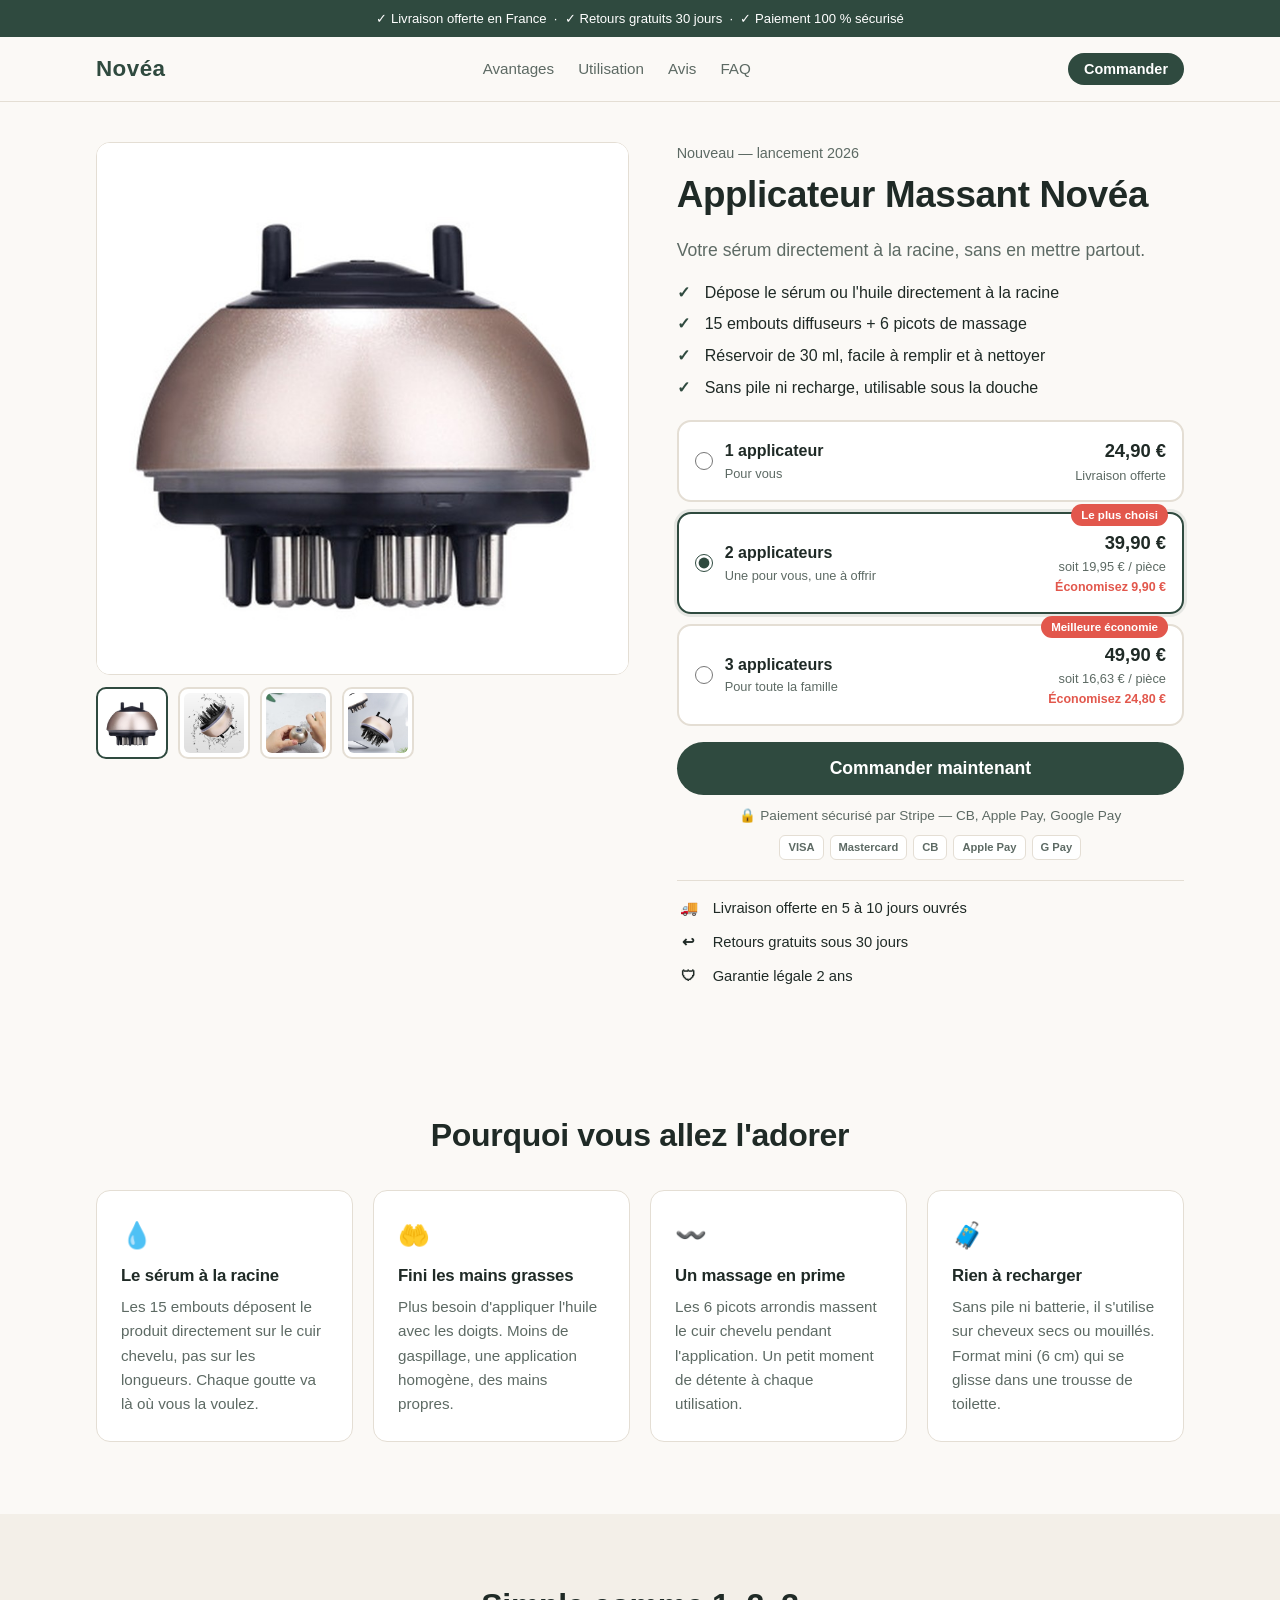
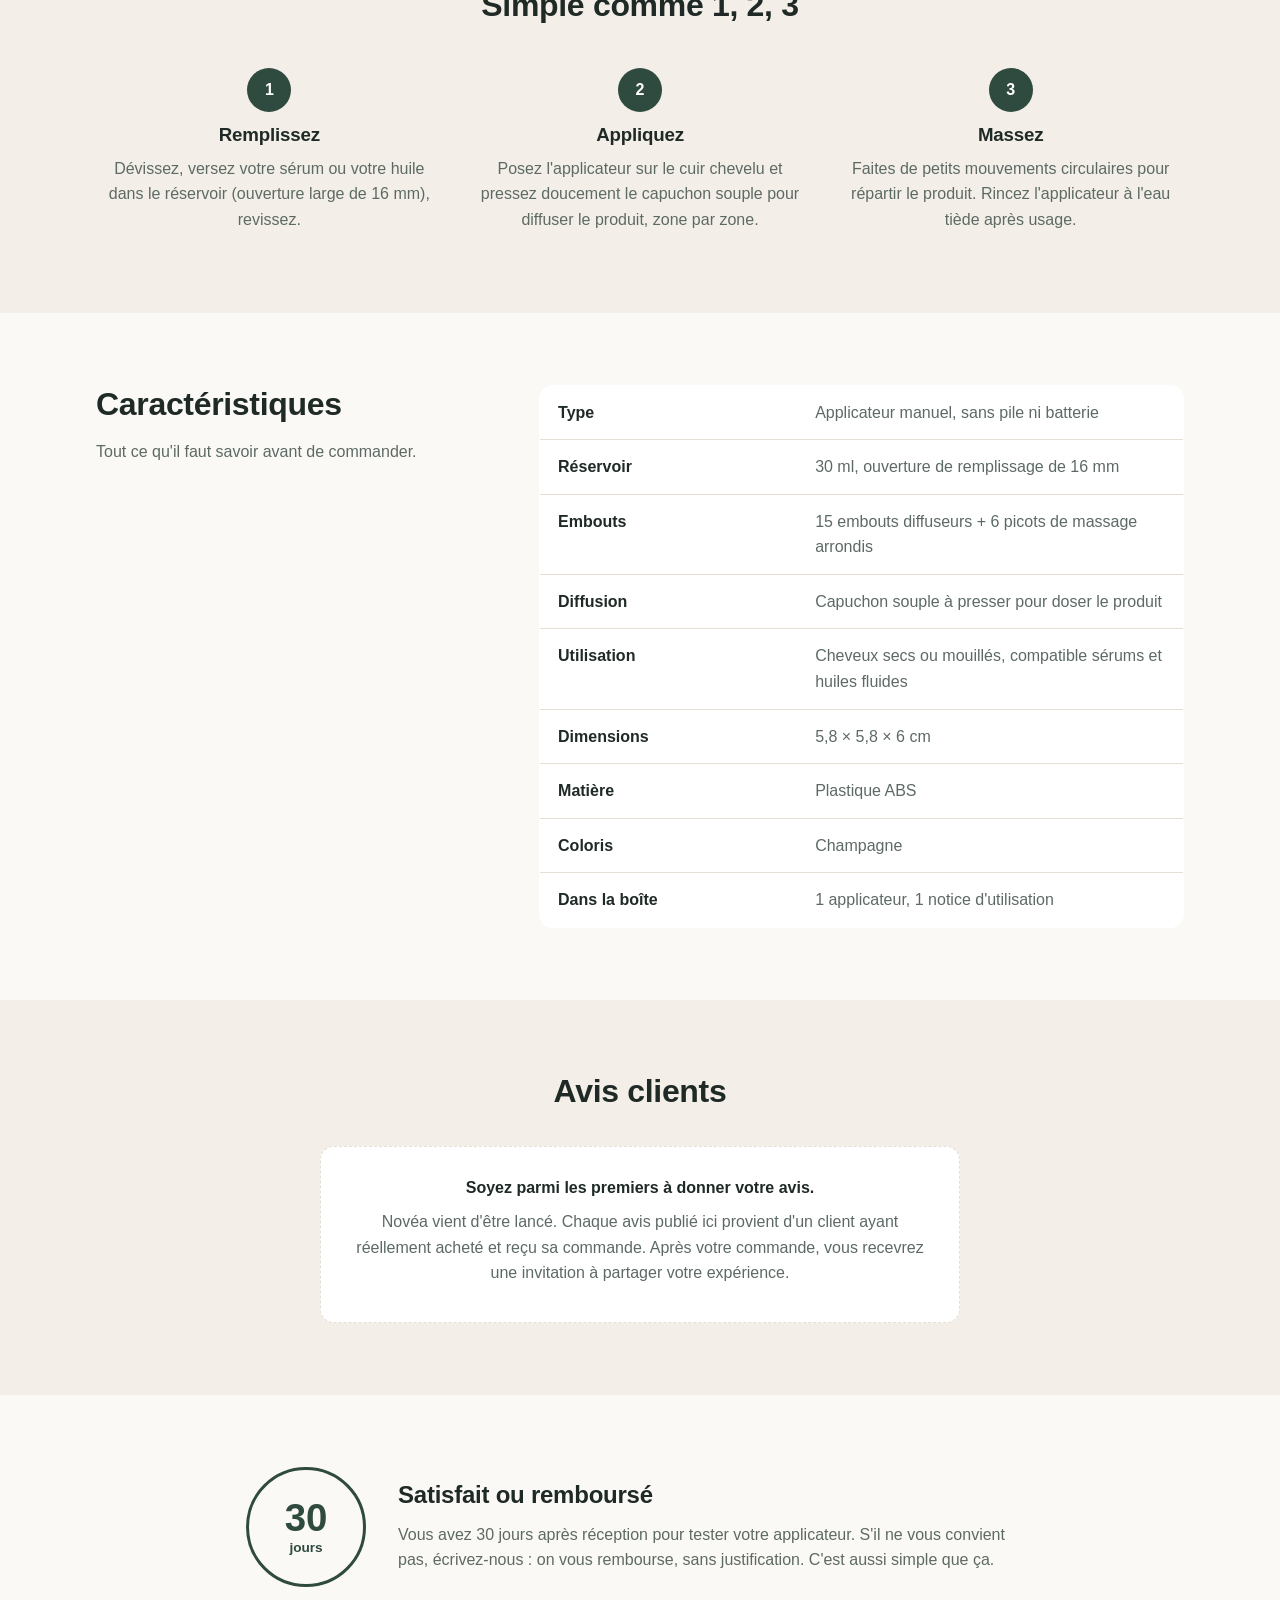
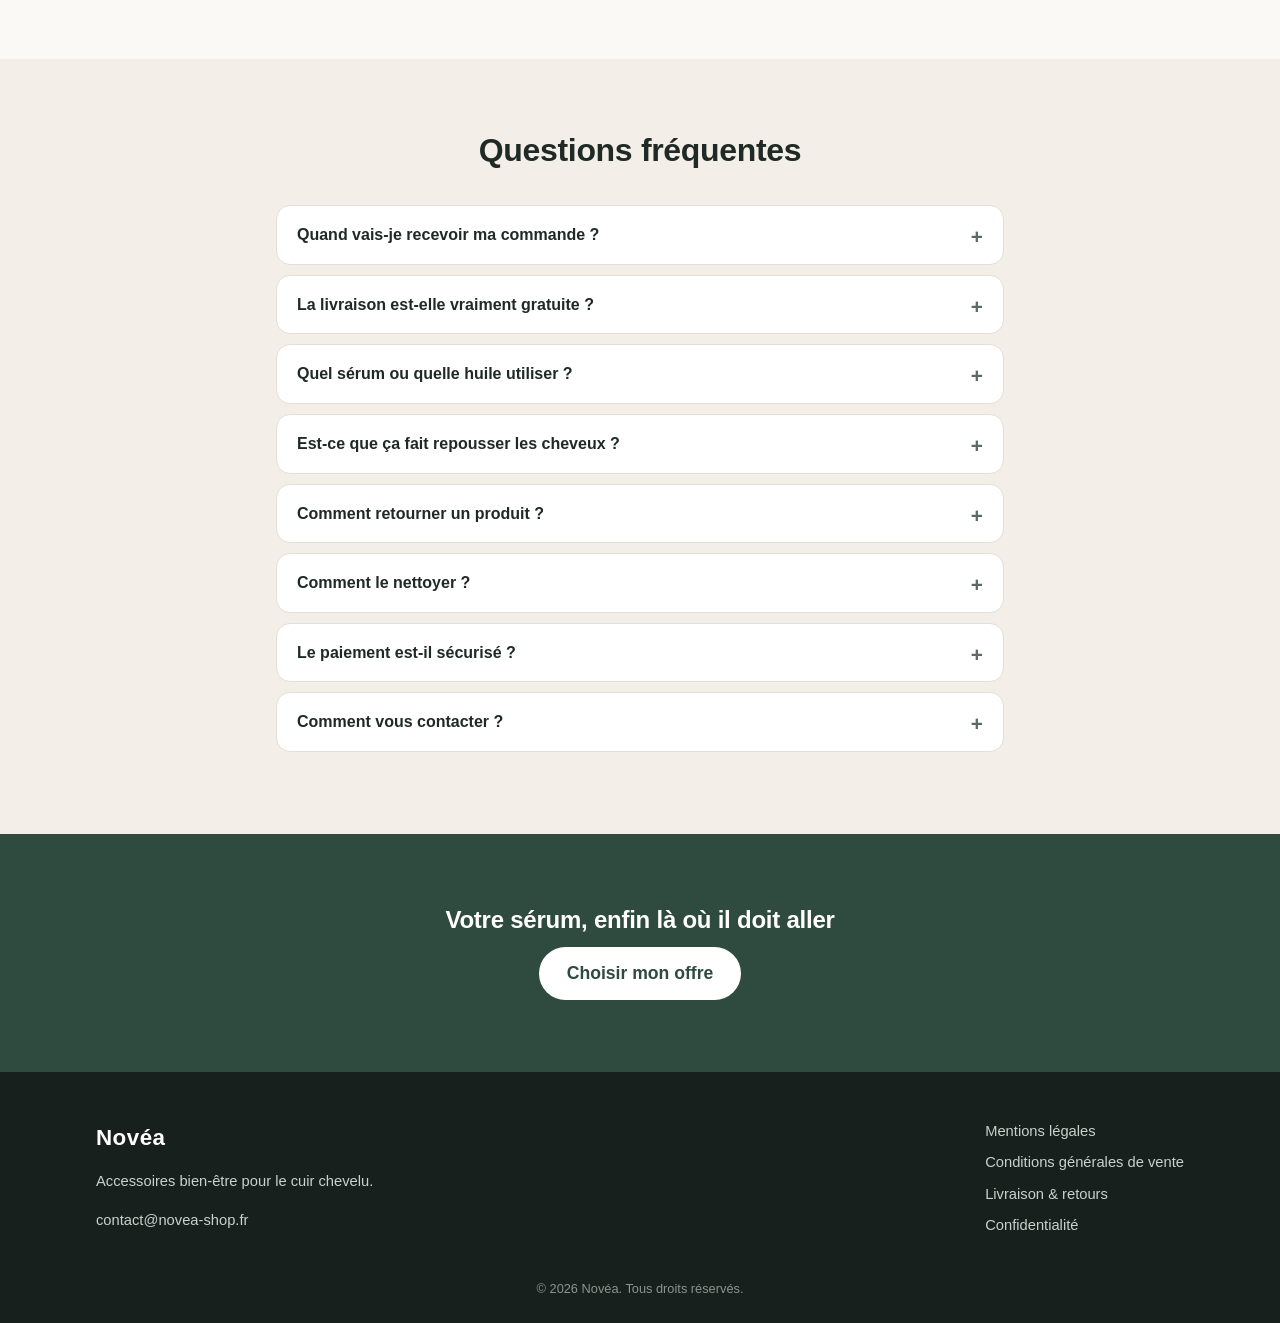
==== commit 277d2282: "Add champagne product photos to the store gallery Co-Authored-By: Claude Opus 5.5 <noreply@anthropic" ====
--- a/dropshipping-site/site/index.html
+++ b/dropshipping-site/site/index.html
@@ -7,7 +7,7 @@
   <meta name="description" content="L'applicateur massant Novéa dépose votre sérum ou votre huile directement à la racine, sans gaspillage. Livraison offerte, retours 30 jours, paiement sécurisé.">
   <meta property="og:title" content="Novéa — Le sérum à la racine, sans en mettre partout">
   <meta property="og:description" content="L'applicateur massant qui dépose votre sérum à la racine. Livraison offerte.">
-  <meta property="og:image" content="assets/product.svg">
+  <meta property="og:image" content="assets/photo-1.jpg">
   <link rel="icon" href="assets/favicon.svg" type="image/svg+xml">
   <link rel="stylesheet" href="styles.css">
 </head>
@@ -124,6 +124,7 @@
           <tr><th>Utilisation</th><td>Cheveux secs ou mouillés, compatible sérums et huiles fluides</td></tr>
           <tr><th>Dimensions</th><td>5,8 × 5,8 × 6 cm</td></tr>
           <tr><th>Matière</th><td>Plastique ABS</td></tr>
+          <tr><th>Coloris</th><td>Champagne</td></tr>
           <tr><th>Dans la boîte</th><td>1 applicateur, 1 notice d'utilisation</td></tr>
         </table>
       </div>
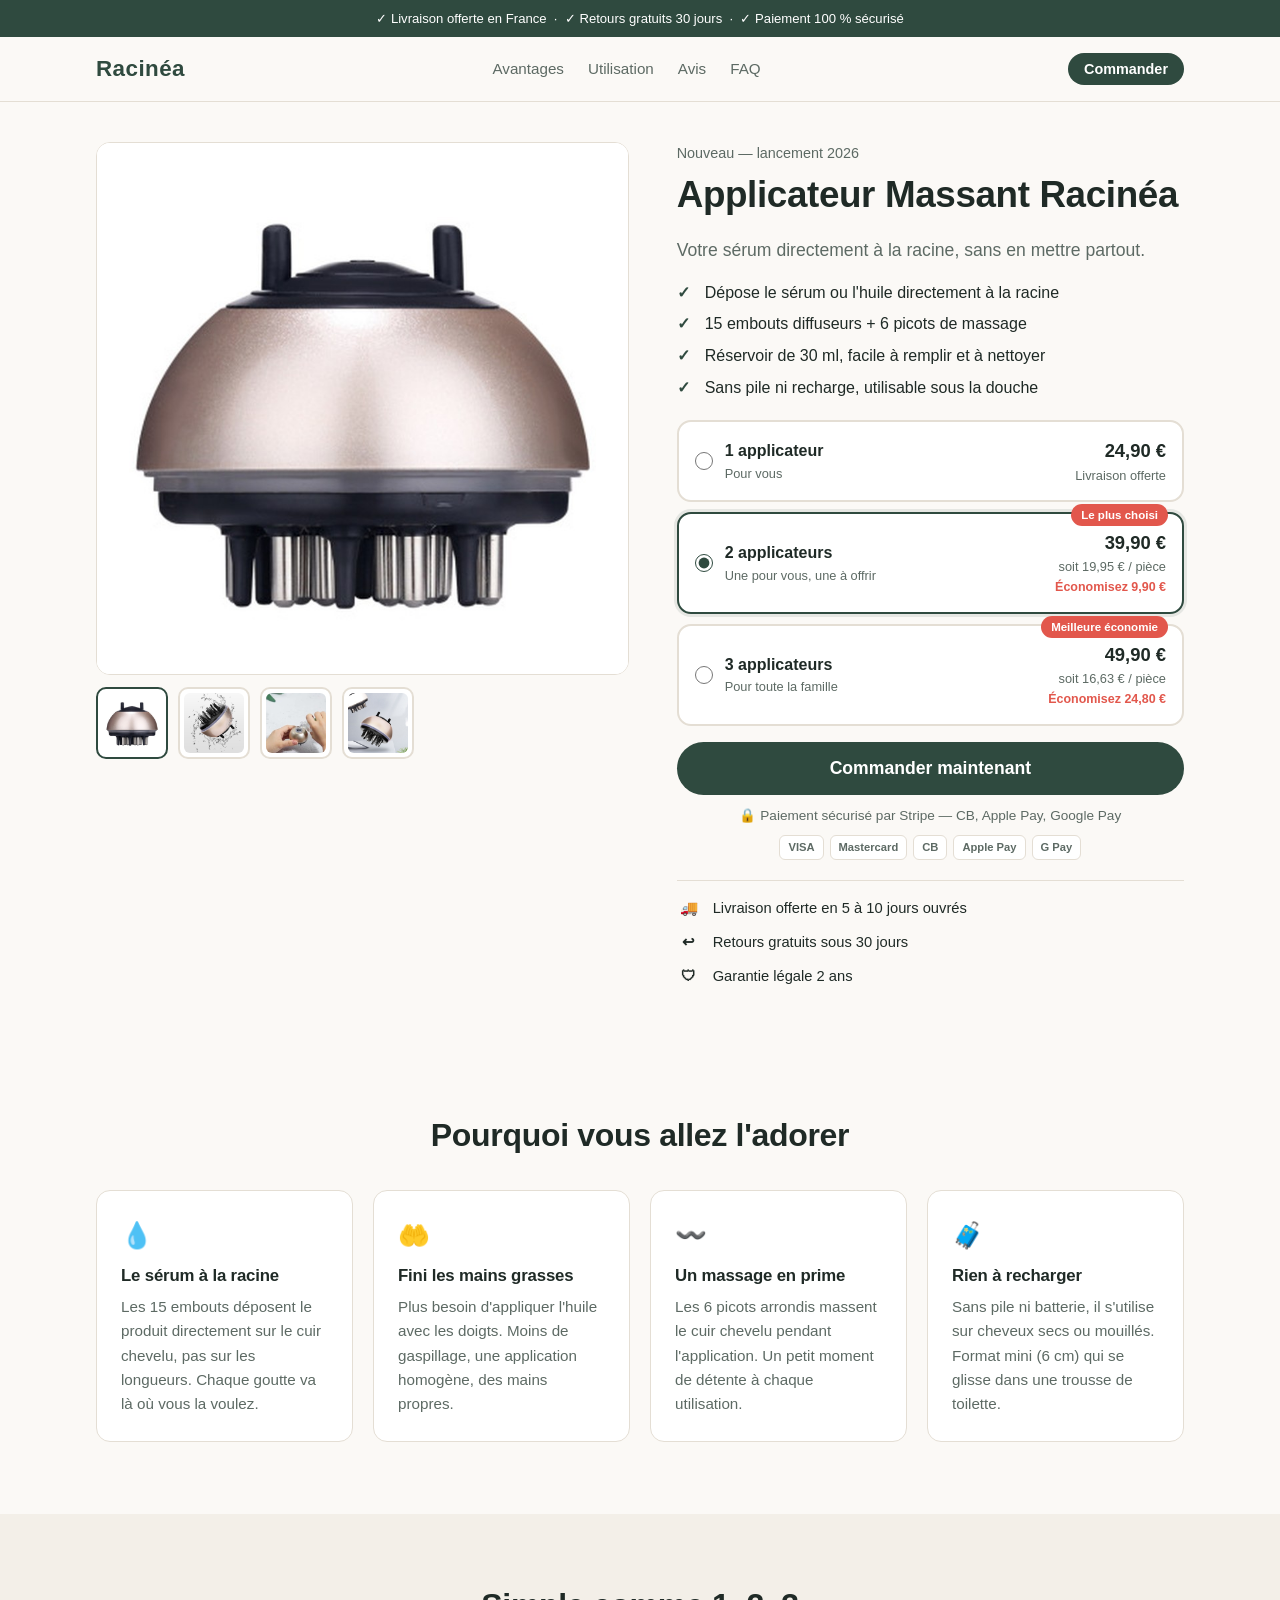
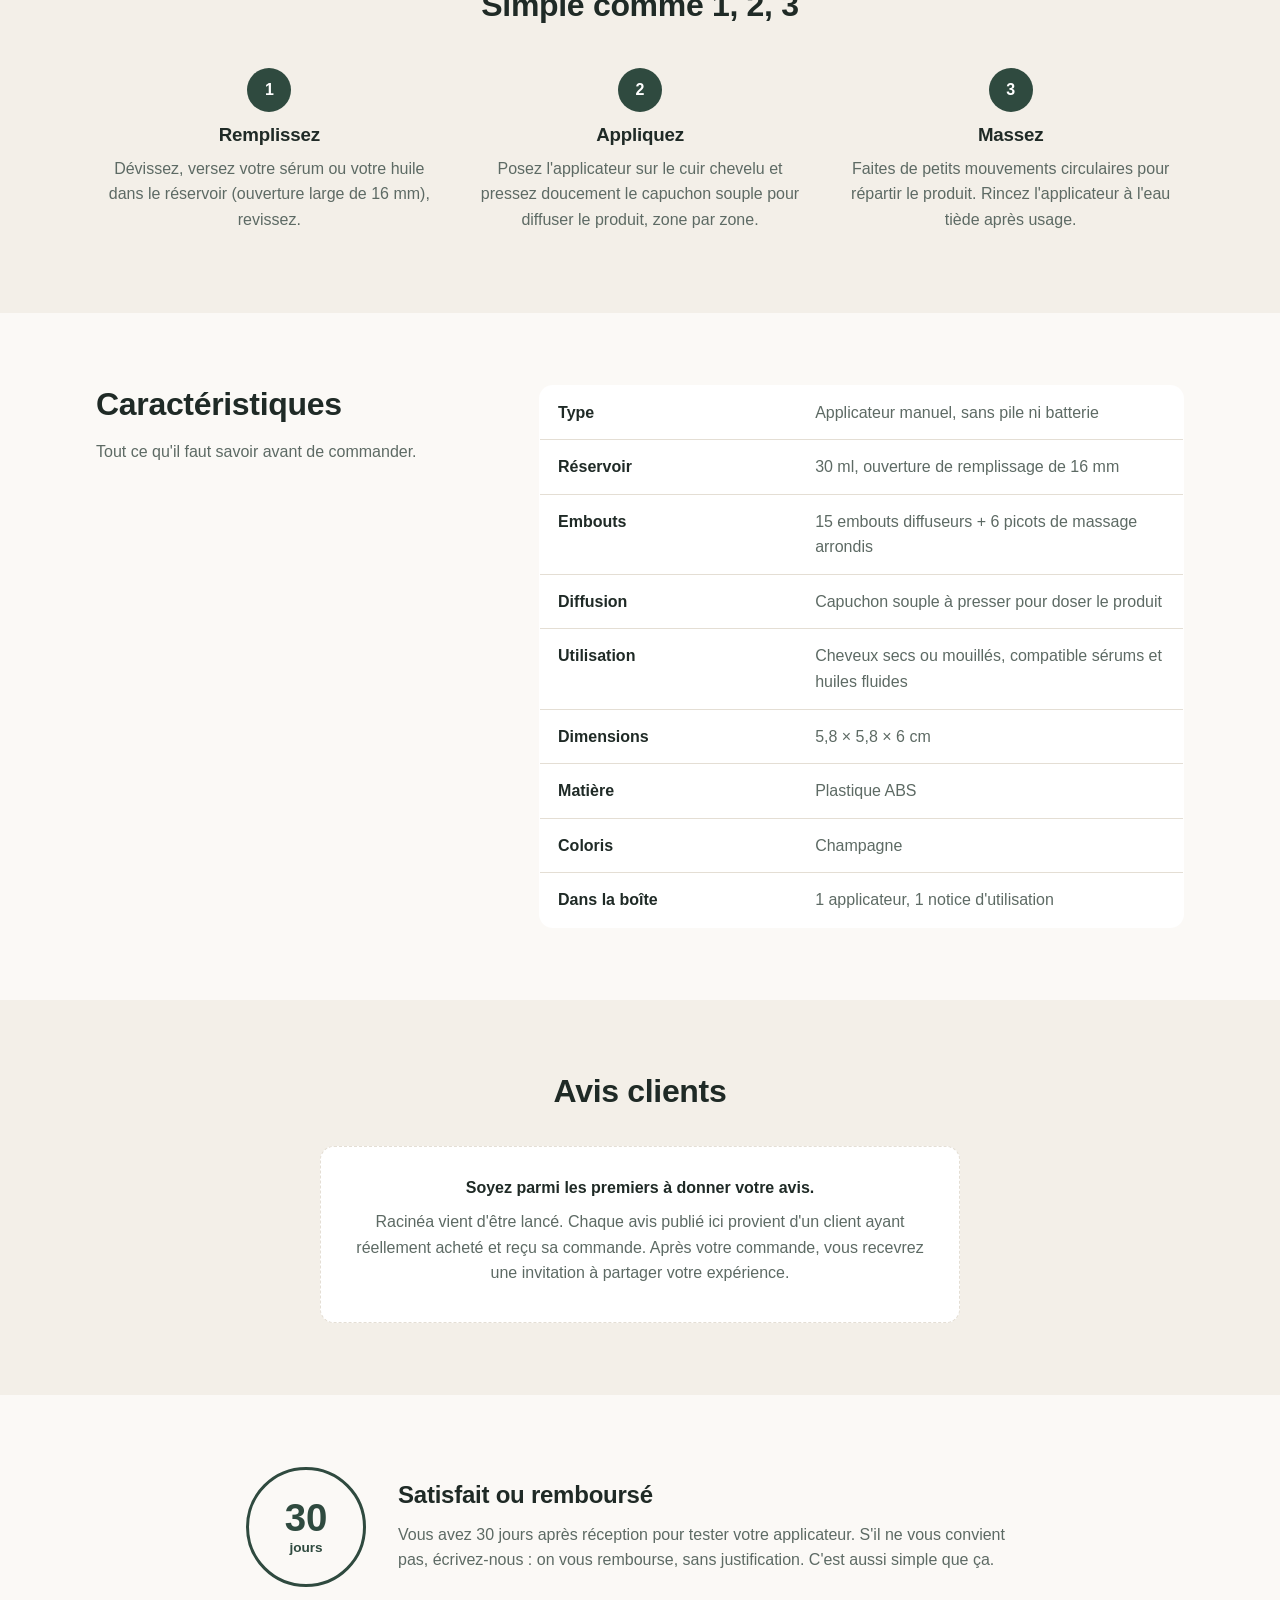
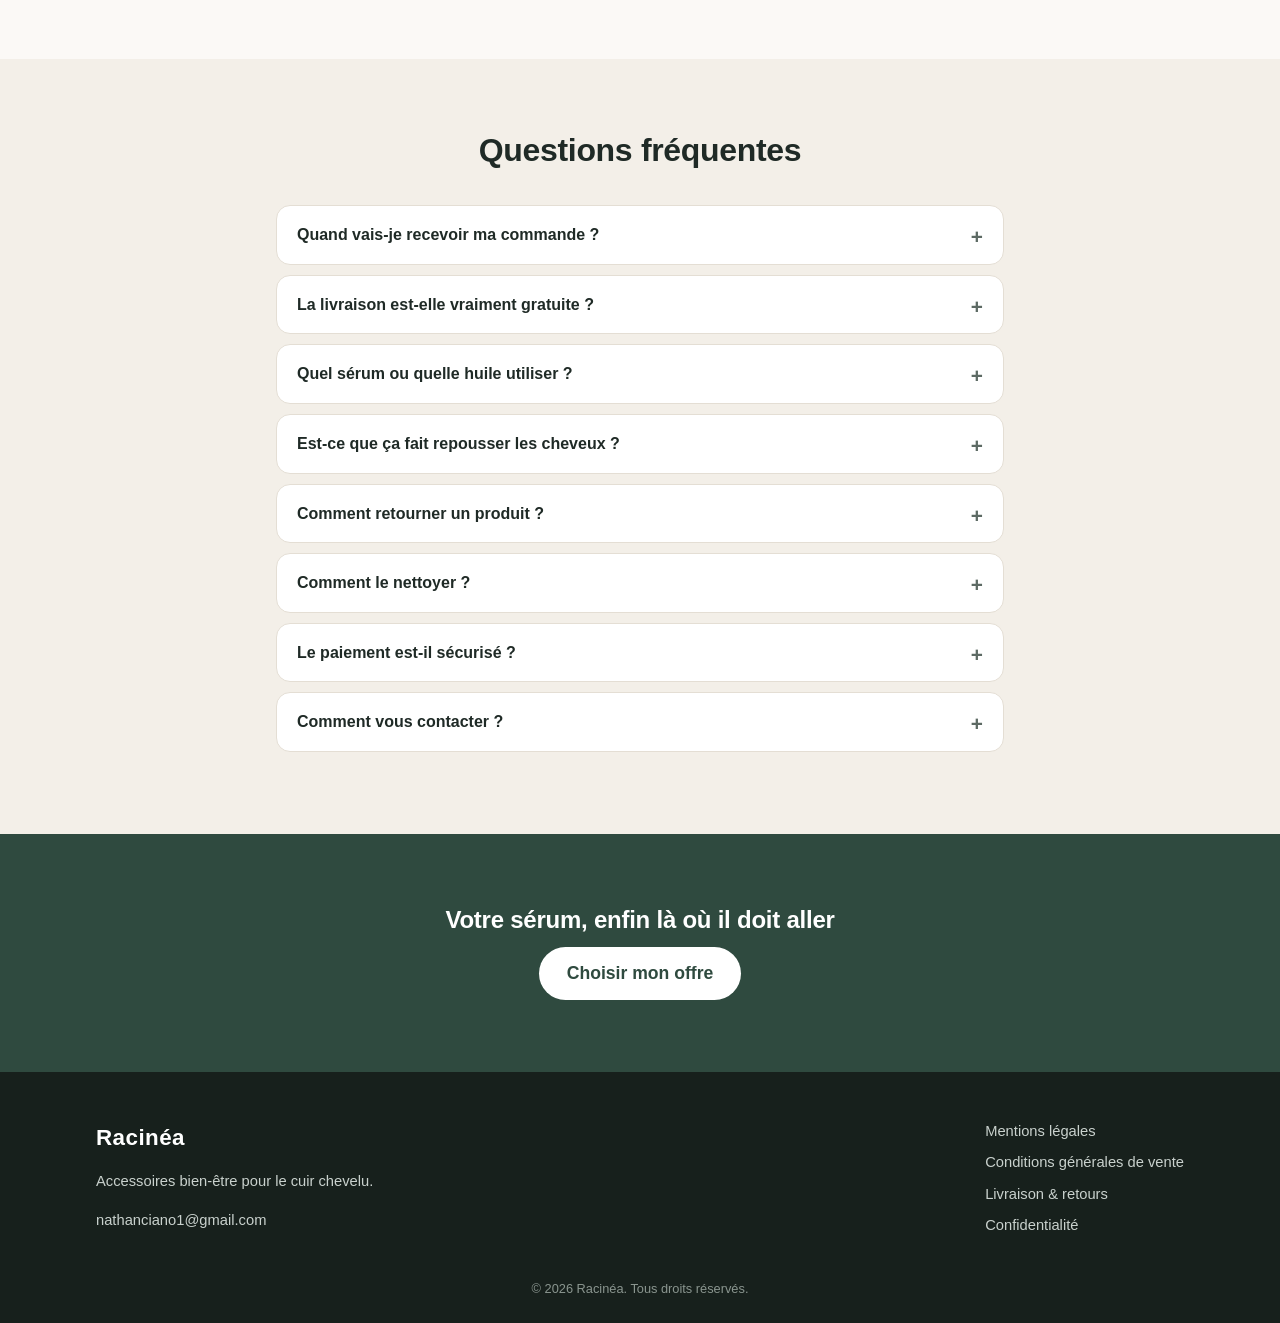
==== commit 1fe2a2dc: "Rename the brand from Novéa to Racinéa Co-Authored-By: Claude Opus 5.5 <noreply@anthropic.com> Claud" ====
--- a/dropshipping-site/site/index.html
+++ b/dropshipping-site/site/index.html
@@ -3,9 +3,9 @@
 <head>
   <meta charset="utf-8">
   <meta name="viewport" content="width=device-width, initial-scale=1">
-  <title>Novéa — Applicateur de sérum massant pour cuir chevelu</title>
-  <meta name="description" content="L'applicateur massant Novéa dépose votre sérum ou votre huile directement à la racine, sans gaspillage. Livraison offerte, retours 30 jours, paiement sécurisé.">
-  <meta property="og:title" content="Novéa — Le sérum à la racine, sans en mettre partout">
+  <title>Racinéa — Applicateur de sérum massant pour cuir chevelu</title>
+  <meta name="description" content="L'applicateur massant Racinéa dépose votre sérum ou votre huile directement à la racine, sans gaspillage. Livraison offerte, retours 30 jours, paiement sécurisé.">
+  <meta property="og:title" content="Racinéa — Le sérum à la racine, sans en mettre partout">
   <meta property="og:description" content="L'applicateur massant qui dépose votre sérum à la racine. Livraison offerte.">
   <meta property="og:image" content="assets/photo-1.jpg">
   <link rel="icon" href="assets/favicon.svg" type="image/svg+xml">
@@ -16,7 +16,7 @@
 
   <header class="header">
     <div class="container header__inner">
-      <a href="#" class="logo">Novéa</a>
+      <a href="#" class="logo">Racinéa</a>
       <nav class="nav">
         <a href="#avantages">Avantages</a>
         <a href="#utilisation">Utilisation</a>
@@ -39,7 +39,7 @@
 
         <div class="buybox">
           <div class="rating-line" id="ratingLine"></div>
-          <h1 data-store="productName">Applicateur Massant Novéa</h1>
+          <h1 data-store="productName">Applicateur Massant Racinéa</h1>
           <p class="lead" data-store="tagline"></p>
 
           <ul class="checks">
@@ -156,7 +156,7 @@
         <details><summary>Quand vais-je recevoir ma commande ?</summary><p>Votre commande est préparée sous 24 à 48 h. <span data-store="delivery"></span>. Vous recevez un numéro de suivi par e-mail dès l'expédition.</p></details>
         <details><summary>La livraison est-elle vraiment gratuite ?</summary><p>Oui, la livraison est offerte pour toute commande en France métropolitaine, sans minimum d'achat.</p></details>
         <details><summary>Quel sérum ou quelle huile utiliser ?</summary><p>Tous les sérums et huiles capillaires fluides conviennent (ricin dilué, romarin, argan, sérums du commerce…). Les produits très épais peuvent être dilués.</p></details>
-        <details><summary>Est-ce que ça fait repousser les cheveux ?</summary><p>Non, nous ne faisons pas cette promesse. L'applicateur Novéa est un accessoire qui facilite l'application de vos soins et masse le cuir chevelu. Pour une chute de cheveux, consultez un dermatologue.</p></details>
+        <details><summary>Est-ce que ça fait repousser les cheveux ?</summary><p>Non, nous ne faisons pas cette promesse. L'applicateur Racinéa est un accessoire qui facilite l'application de vos soins et masse le cuir chevelu. Pour une chute de cheveux, consultez un dermatologue.</p></details>
         <details><summary>Comment retourner un produit ?</summary><p>Écrivez-nous à <a data-store-email href="#"></a> dans les 30 jours suivant la réception. Nous vous indiquons la marche à suivre et vous remboursons dès réception du retour.</p></details>
         <details><summary>Comment le nettoyer ?</summary><p>Videz le réservoir, rincez à l'eau tiède avec une goutte de savon doux, laissez sécher à l'air libre. La large ouverture rend le nettoyage très simple.</p></details>
         <details><summary>Le paiement est-il sécurisé ?</summary><p>Oui. Le paiement est géré par Stripe, utilisé par des millions d'entreprises. Nous n'avons jamais accès à vos données bancaires.</p></details>
@@ -176,7 +176,7 @@
   <footer class="footer">
     <div class="container footer__grid">
       <div>
-        <div class="logo logo--light">Novéa</div>
+        <div class="logo logo--light">Racinéa</div>
         <p>Accessoires bien-être pour le cuir chevelu.</p>
         <p><a data-store-email href="#"></a></p>
       </div>
@@ -187,7 +187,7 @@
         <a href="confidentialite.html">Confidentialité</a>
       </nav>
     </div>
-    <p class="footer__copy">© <span id="year"></span> Novéa. Tous droits réservés.</p>
+    <p class="footer__copy">© <span id="year"></span> Racinéa. Tous droits réservés.</p>
   </footer>
 
   <!-- Barre d'achat collante (mobile) -->
